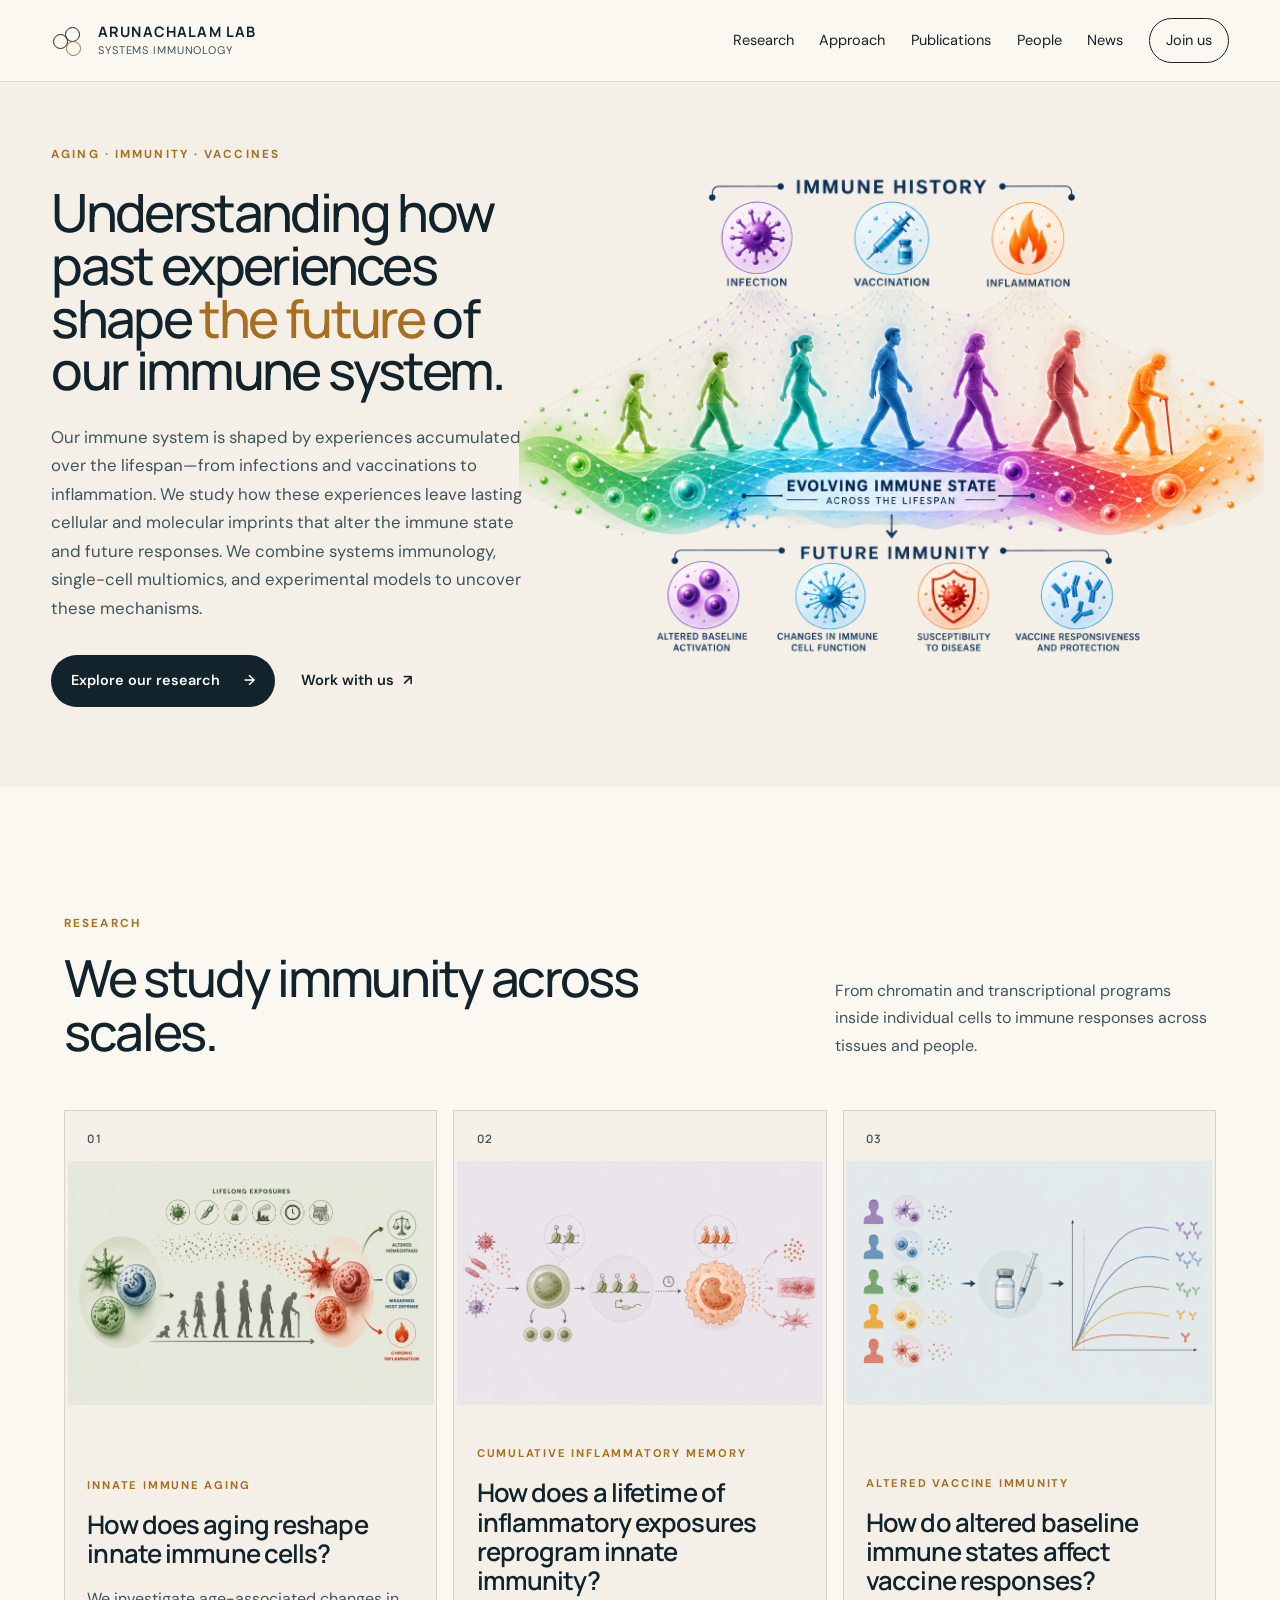
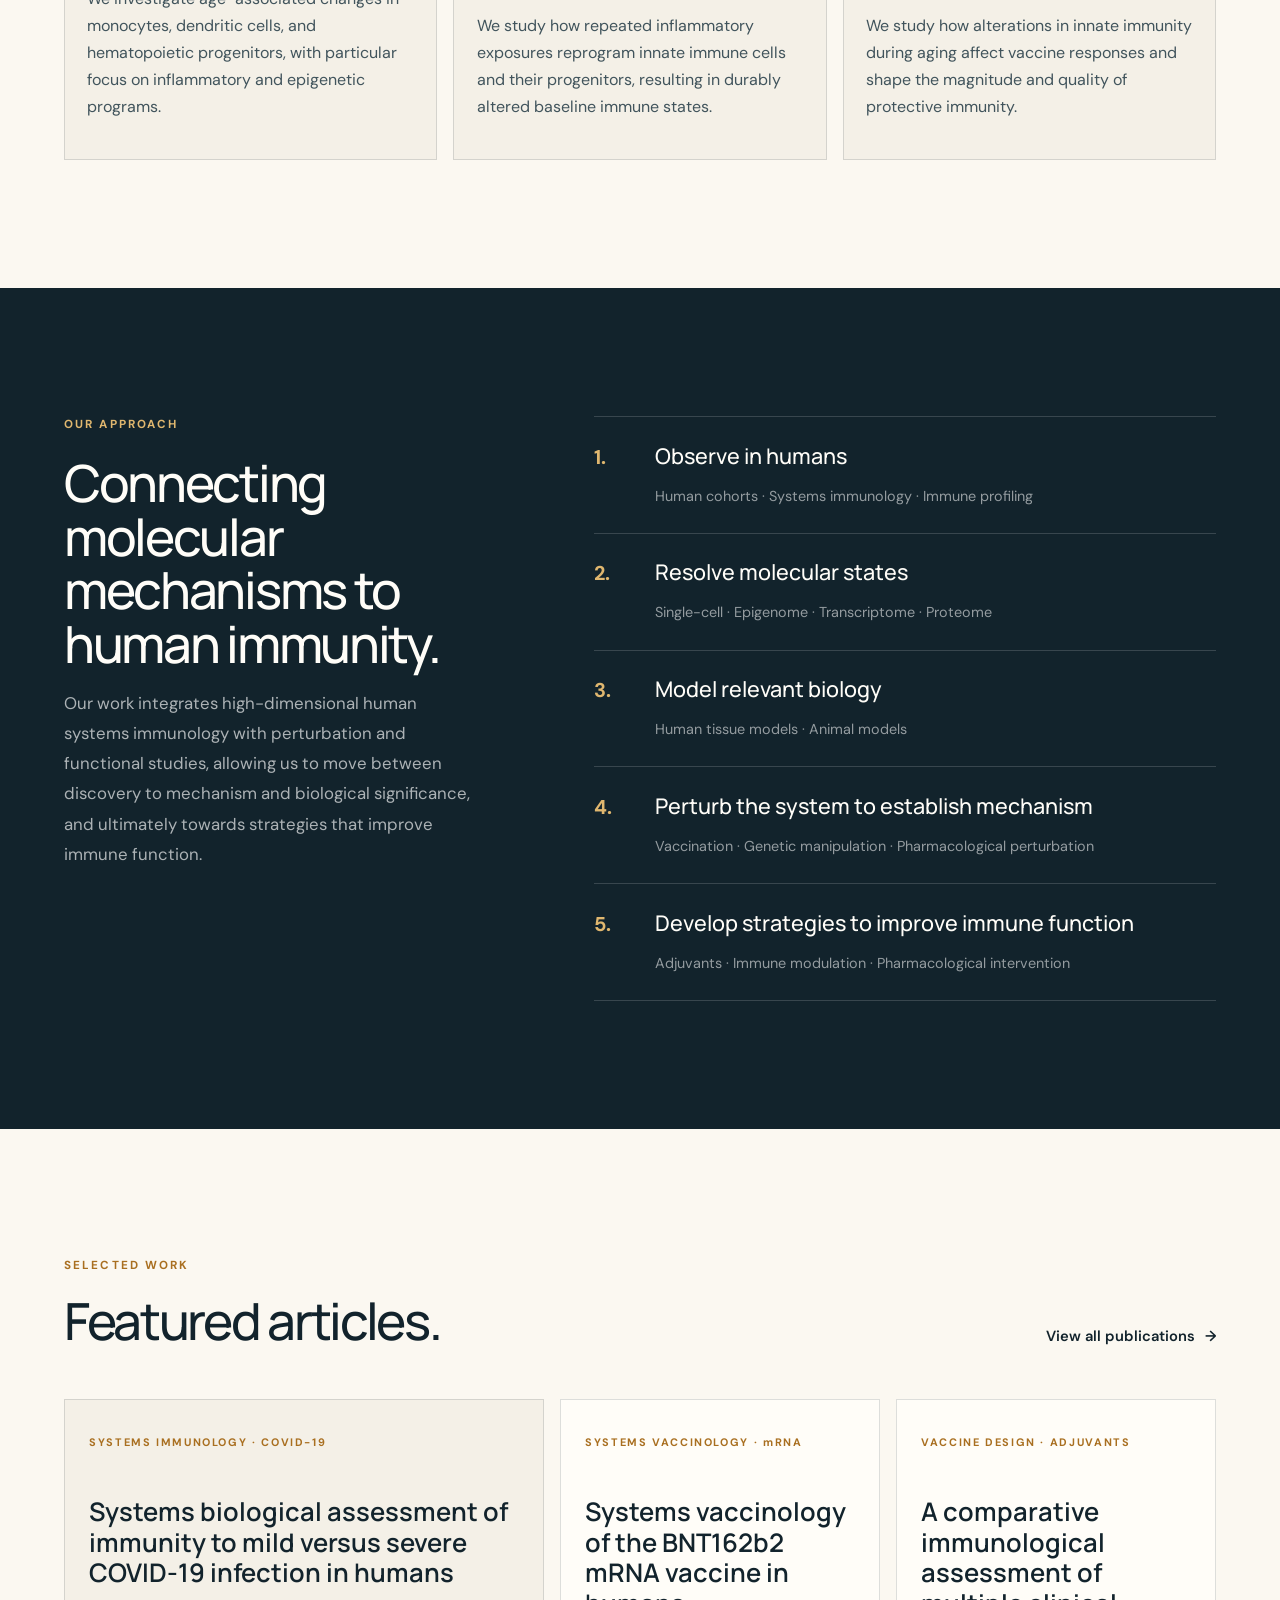
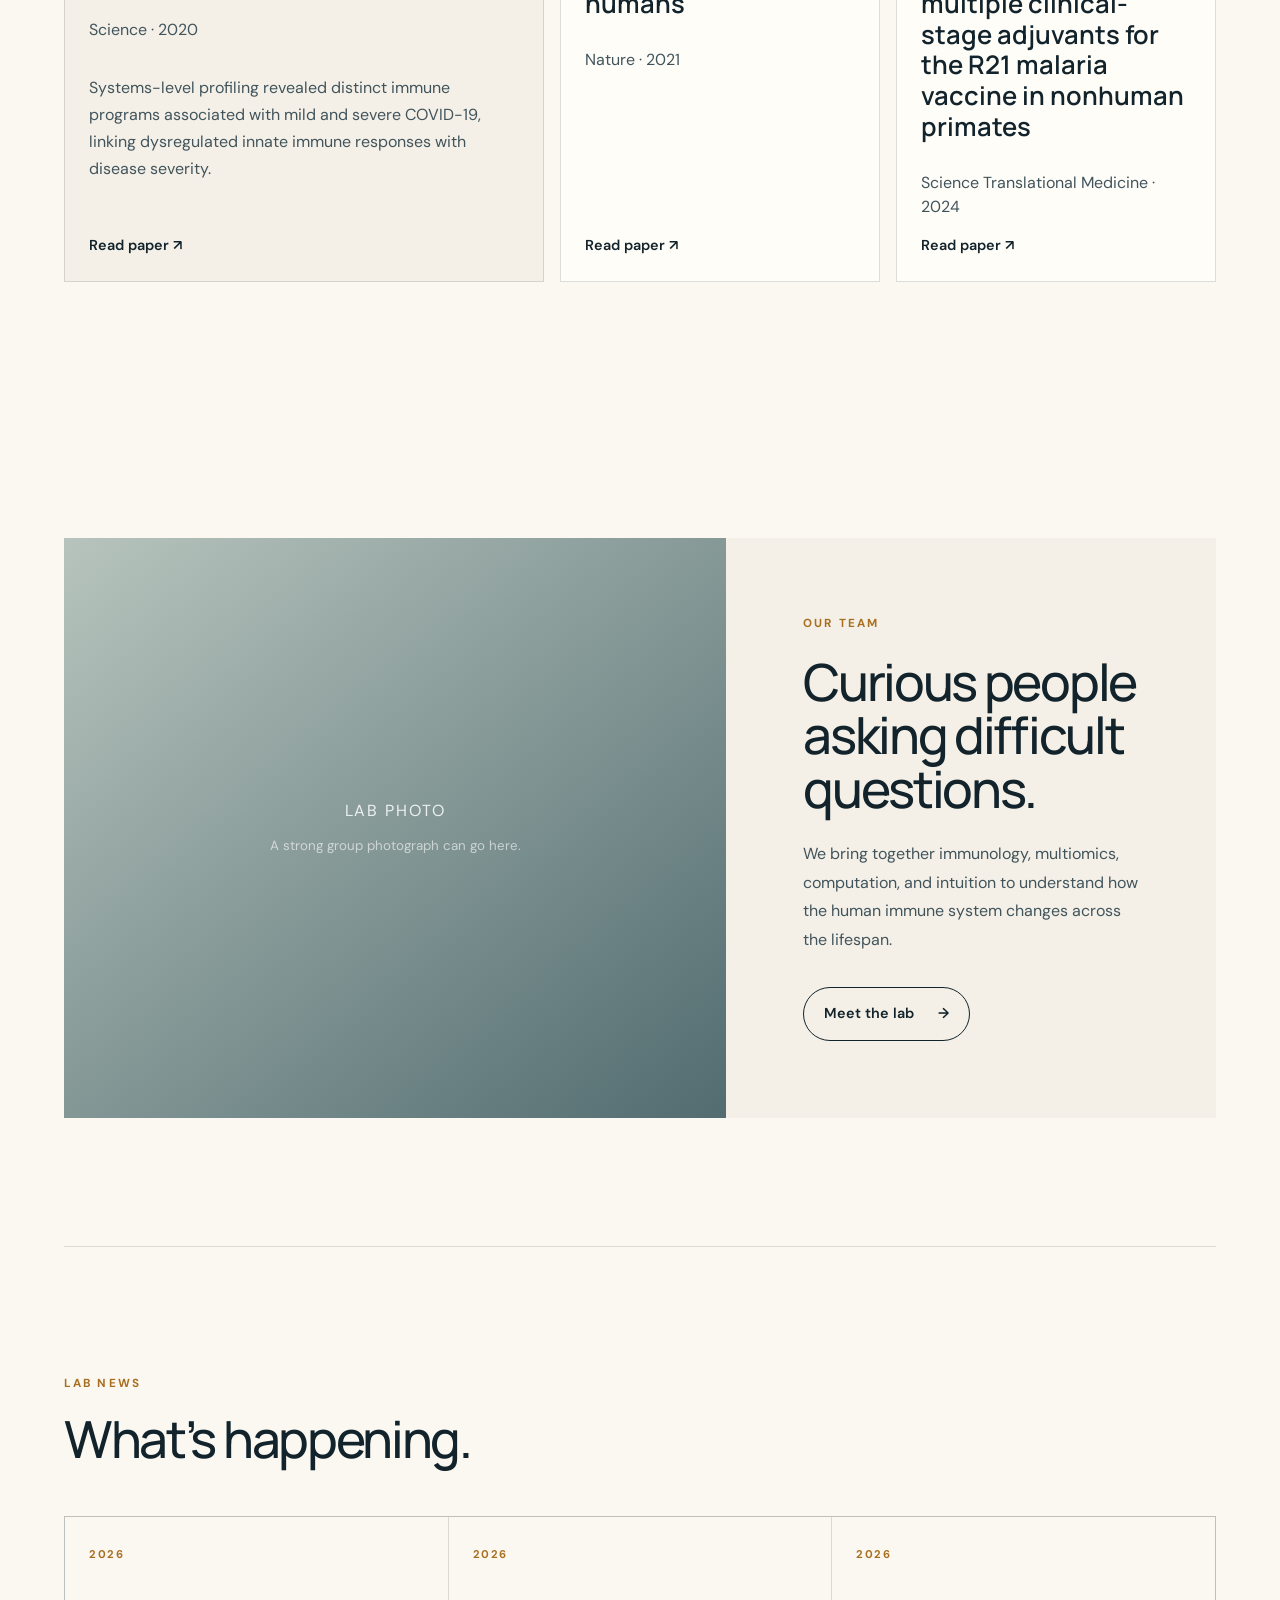
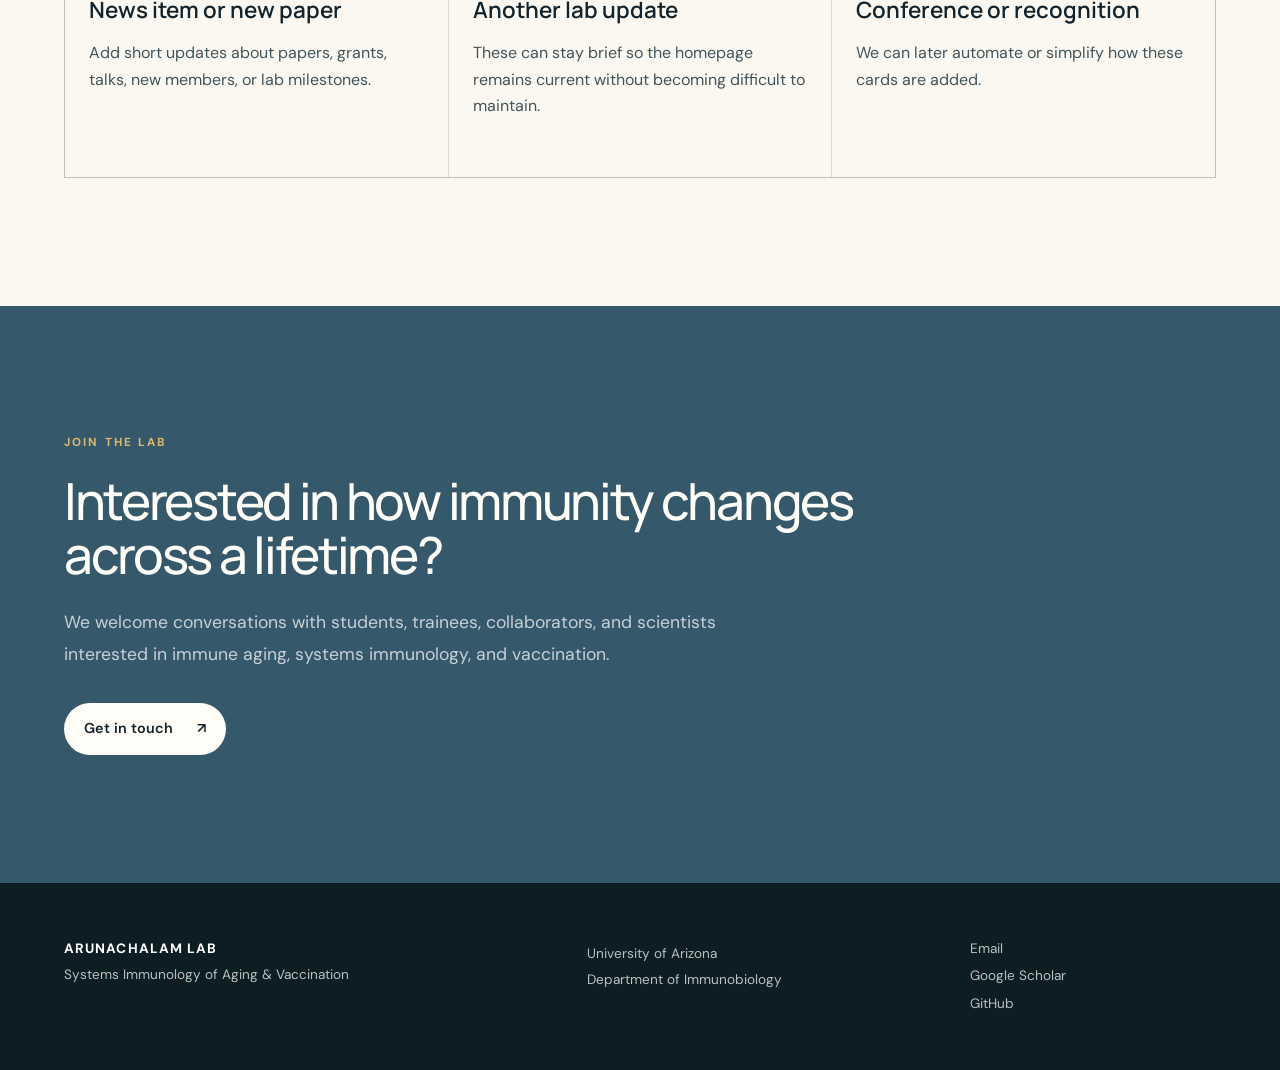
==== index.html @ 41ed3515 "Update publication details in index.html" ====
<!DOCTYPE html>
<html lang="en">
<head>
  <meta charset="UTF-8" />
  <meta name="viewport" content="width=device-width, initial-scale=1.0" />
  <meta name="description" content="Arunachalam Lab — systems immunology of aging, innate immunity, and vaccination." />
  <title>Arunachalam Lab | Systems Immunology of Aging & Vaccination</title>
  <link rel="preconnect" href="https://fonts.googleapis.com">
  <link rel="preconnect" href="https://fonts.gstatic.com" crossorigin>
  <link href="https://fonts.googleapis.com/css2?family=DM+Sans:wght@400;500;600;700&family=Manrope:wght@400;500;600;700&display=swap" rel="stylesheet">
  <link rel="stylesheet" href="styles.css" />
</head>
<body>
  <header class="site-header" id="top">
  <a class="brand" href="#top" aria-label="Arunachalam Lab home">
    <span class="brand-mark" aria-hidden="true">
      <span></span><span></span><span></span>
    </span>
    <span class="brand-copy">
      <strong>ARUNACHALAM LAB</strong>
      <small>SYSTEMS IMMUNOLOGY</small>
    </span>
  </a>

    <button class="menu-toggle" aria-expanded="false" aria-controls="primary-nav">Menu</button>
    <nav id="primary-nav" class="primary-nav" aria-label="Primary navigation">
      <a href="#research">Research</a>
      <a href="#approach">Approach</a>
      <a href="#people">Publications</a>
      <a href="#publications">People</a>
      <a href="#news">News</a>
      <a class="nav-cta" href="#join">Join us</a>
    </nav>
  </header>

  <main>
    <section class="hero">
  <div class="hero-copy">
    <p class="eyebrow">AGING · IMMUNITY · VACCINES</p>

  <h1>
  Understanding how past experiences shape
  <em>the future</em> of our immune system.
  </h1>

   <p class="hero-lede">
  Our immune system is shaped by experiences accumulated over the lifespan—from infections and vaccinations to inflammation. We study how these experiences leave lasting cellular and molecular imprints that alter the immune state and future responses. We combine systems immunology, single-cell multiomics, and experimental models to uncover these mechanisms.
</p>

    <div class="hero-actions">
      <a class="button button-primary" href="#research">
        Explore our research <span>→</span>
      </a>

      <a class="text-link" href="#join">
        Work with us <span>↗</span>
      </a>
    </div>
  </div>

  <div class="hero-visual">
    <img
  src="hero-immune-history-light.png"
  alt="Immune experiences shape an evolving immune state that influences future immunity"
  class="hero-visual-image"
>
  </div>
</section>

    <section id="research" class="research-section section-shell">
      <div class="section-heading">
        <div>
          <p class="section-kicker">RESEARCH</p>
          <h2>We study immunity across scales.</h2>
        </div>
        <p>From chromatin and transcriptional programs inside individual cells to immune responses across tissues and people.</p>
      </div>

      <div class="research-grid">
        <article class="research-card card-aging">
          <div class="card-number">01</div>
          <div class="card-art card-image-art">
  <img src="Immune_Aging_2.png"
     alt="Immune aging across the lifespan showing lifelong exposures and changes in innate immunity">
</div>
          <div class="card-copy">
            <p class="card-label">INNATE IMMUNE AGING</p>
            <h3>How does aging reshape innate immune cells?</h3>
            <p>We investigate age-associated changes in monocytes, dendritic cells, and hematopoietic progenitors, with particular focus on inflammatory and epigenetic programs.</p>
          </div>
        </article>

        <article class="research-card card-memory">
          <div class="card-number">02</div>
          <div class="card-art card-image-art">
  <img
    src="Inflammatory_Memory_3.png"
    alt="Inflammatory exposures reprogram innate immune cells and progenitors, leading to persistent altered innate immune states"
  >
  </div>
          <div class="card-copy">
            <p class="card-label">CUMULATIVE INFLAMMATORY MEMORY</p>
            <h3>How does a lifetime of inflammatory exposures reprogram innate immunity?</h3>
            <p>We study how repeated inflammatory exposures reprogram innate immune cells and their progenitors, resulting in durably altered baseline immune states.</p>
          </div>
        </article>

        <article class="research-card card-vaccine">
  <div class="card-number">03</div>

  <div class="card-art card-image-art">
    <img
      src="Vaccine_immunity_2.png"
      alt="Different baseline innate immune states leading to different vaccine responses"
    >
  </div>

  <div class="card-copy">
    <p class="card-label">ALTERED VACCINE IMMUNITY</p>
    <h3>How do altered baseline immune states affect vaccine responses?</h3>
    <p>We study how alterations in innate immunity during aging affect vaccine responses and shape the magnitude and quality of protective immunity.</p>
  </div>
</article>
      </div>
    </section>

    <section id="approach" class="approach-section">
      <div class="section-shell approach-inner">
        <div class="approach-copy">
          <p class="section-kicker light">OUR APPROACH</p>
          <h2>Connecting molecular mechanisms to human immunity.</h2>
          <p>Our work integrates high-dimensional human systems immunology with perturbation and functional studies, allowing us to move between discovery to mechanism and biological significance, and ultimately towards strategies that improve immune function.</p>
        </div>
      <div class="approach-list">
  <div><span>1.</span><strong>Observe in humans</strong><small>Human cohorts · Systems immunology · Immune profiling</small></div>
  <div><span>2.</span><strong>Resolve molecular states</strong><small>Single-cell · Epigenome · Transcriptome · Proteome</small></div>
  <div><span>3.</span><strong>Model relevant biology</strong><small>Human tissue models · Animal models</small></div>
  <div><span>4.</span><strong>Perturb the system to establish mechanism</strong><small>Vaccination · Genetic manipulation · Pharmacological perturbation</small></div>
  <div><span>5.</span><strong>Develop strategies to improve immune function</strong><small>Adjuvants · Immune modulation · Pharmacological intervention</small></div>
</div>
      </div>
    </section>

    <section id="publications" class="publications-section section-shell">
  <div class="section-heading publications-heading">
    <div>
      <p class="section-kicker">SELECTED WORK</p>
      <h2>Featured articles.</h2>
    </div>
    <a class="text-link dark"
   href="https://pubmed.ncbi.nlm.nih.gov/?term=Prabhu+S+Arunachalam&sort=date"
   target="_blank"
   rel="noopener">
   View all publications <span>→</span>
  </a>
  </div>

  <div class="publication-grid">

    <article class="publication-card featured">
      <p class="pub-type">SYSTEMS IMMUNOLOGY · COVID-19</p>

      <h3>Systems biological assessment of immunity to mild versus severe COVID-19 infection in humans</h3>

      <p class="pub-meta">Science · 2020</p>

      <p class="pub-summary">
        Systems-level profiling revealed distinct immune programs associated with mild and severe COVID-19, linking dysregulated innate immune responses with disease severity.
      </p>

      <a href="https://www.science.org/doi/10.1126/science.abc6261"
         target="_blank"
         rel="noopener">
        Read paper ↗
      </a>
    </article>

    <article class="publication-card">
      <p class="pub-type">SYSTEMS VACCINOLOGY · mRNA</p>

      <h3>Systems vaccinology of the BNT162b2 mRNA vaccine in humans</h3>

      <p class="pub-meta">Nature · 2021</p>

      <a href="https://www.nature.com/articles/s41586-021-03791-x"
         target="_blank"
         rel="noopener">
        Read paper ↗
      </a>
    </article>

    <article class="publication-card">
      <p class="pub-type">VACCINE DESIGN · ADJUVANTS</p>

      <h3>A comparative immunological assessment of multiple clinical-stage adjuvants for the R21 malaria vaccine in nonhuman primates</h3>

      <p class="pub-meta">Science Translational Medicine · 2024</p>

      <a href="https://www.science.org/doi/10.1126/scitranslmed.adn6605"
         target="_blank"
         rel="noopener">
        Read paper ↗
      </a>
    </article>

  </div>
</section>

    <section id="people" class="people-section section-shell">
      <div class="people-panel">
        <div class="people-placeholder" role="img" aria-label="Placeholder for a future lab group photograph">
          <span>LAB PHOTO</span>
          <small>A strong group photograph can go here.</small>
        </div>
        <div class="people-copy">
          <p class="section-kicker">OUR TEAM</p>
          <h2>Curious people asking difficult questions.</h2>
          <p>We bring together immunology, multiomics, computation, and intuition to understand how the human immune system changes across the lifespan.</p>
          <a class="button button-outline" href="#">Meet the lab <span>→</span></a>
        </div>
      </div>
    </section>

    <section id="news" class="news-section section-shell">
      <div class="section-heading">
        <div>
          <p class="section-kicker">LAB NEWS</p>
          <h2>What’s happening.</h2>
        </div>
      </div>
      <div class="news-grid">
        <article><time>2026</time><h3>News item or new paper</h3><p>Add short updates about papers, grants, talks, new members, or lab milestones.</p></article>
        <article><time>2026</time><h3>Another lab update</h3><p>These can stay brief so the homepage remains current without becoming difficult to maintain.</p></article>
        <article><time>2026</time><h3>Conference or recognition</h3><p>We can later automate or simplify how these cards are added.</p></article>
      </div>
    </section>

    <section id="join" class="join-section">
      <div class="section-shell join-inner">
        <p class="section-kicker light">JOIN THE LAB</p>
        <h2>Interested in how immunity changes across a lifetime?</h2>
        <p>We welcome conversations with students, trainees, collaborators, and scientists interested in immune aging, systems immunology, and vaccination.</p>
        <a class="button button-light" href="mailto:your-email@arizona.edu">Get in touch <span>↗</span></a>
      </div>
    </section>
  </main>

  <footer class="site-footer">
    <div>
      <strong>ARUNACHALAM LAB</strong>
      <p>Systems Immunology of Aging & Vaccination</p>
    </div>
    <div>
      <p>University of Arizona</p>
      <p>Department of Immunobiology</p>
    </div>
    <div>
      <a href="mailto:your-email@arizona.edu">Email</a>
      <a href="#">Google Scholar</a>
      <a href="#">GitHub</a>
    </div>
  </footer>

  <script src="script.js"></script>
</body>
</html>
---- styles.css ----
:root {
  --ink: #12232c;
  --ink-soft: #41545c;
  --paper: #f4f0e7;
  --paper-2: #fbf8f1;
  --gold: #d69b3a;
  --gold-deep: #a96f20;
  --sage: #93a994;
  --blue: #35596b;
  --line: rgba(18, 35, 44, 0.14);
  --white: #fffdf8;
  --max: 1240px;
}

* { box-sizing: border-box; }
html { scroll-behavior: smooth; }
body {
  margin: 0;
  color: var(--ink);
  background: var(--paper-2);
  font-family: "DM Sans", system-ui, -apple-system, BlinkMacSystemFont, "Segoe UI", sans-serif;
  line-height: 1.5;
}

a { color: inherit; text-decoration: none; }
button { font: inherit; }

.site-header {
  min-height: 82px;
  padding: 0 4vw;
  display: flex;
  align-items: center;
  justify-content: space-between;
  gap: 2rem;
  border-bottom: 1px solid var(--line);
  background: rgba(251, 248, 241, 0.94);
  backdrop-filter: blur(16px);
  position: sticky;
  top: 0;
  z-index: 50;
}

.brand { display: flex; align-items: center; gap: 0.8rem; }
.brand-copy { display: flex; flex-direction: column; line-height: 1.05; }
.brand-copy strong { font: 700 0.9rem/1.1 "Manrope", sans-serif; letter-spacing: 0.08em; }
.brand-copy small { margin-top: 0.34rem; color: var(--ink-soft); font-size: 0.69rem; letter-spacing: 0.08em; text-transform: uppercase; }
.brand-mark { width: 34px; height: 34px; position: relative; display: inline-block; }
.brand-mark span { position: absolute; width: 15px; height: 15px; border: 1.5px solid var(--ink); border-radius: 50%; }
.brand-mark span:nth-child(1) { left: 2px; top: 10px; }
.brand-mark span:nth-child(2) { left: 14px; top: 3px; }
.brand-mark span:nth-child(3) { left: 15px; top: 17px; border-color: var(--gold-deep); }

.primary-nav { display: flex; align-items: center; gap: clamp(1rem, 2vw, 2rem); font-size: 0.91rem; }
.primary-nav a { transition: opacity 180ms ease; }
.primary-nav a:hover { opacity: 0.6; }
.nav-cta { border: 1px solid var(--ink); padding: 0.65rem 1rem; border-radius: 999px; }
.menu-toggle { display: none; border: 0; background: none; cursor: pointer; }

.hero {
  min-height: calc(100vh - 82px);
  display: grid;
  grid-template-columns: minmax(0, 1.05fr) minmax(390px, 0.95fr);
  align-items: stretch;
  background: var(--paper);
}

.hero-copy { padding: clamp(4rem, 8vw, 8.2rem) 5vw clamp(4rem, 7vw, 7rem) max(5vw, calc((100vw - var(--max))/2)); display: flex; flex-direction: column; justify-content: center; }
.eyebrow, .section-kicker { margin: 0 0 1.4rem; font-size: 0.73rem; font-weight: 700; letter-spacing: 0.18em; color: var(--gold-deep); }
.hero h1 { max-width: 760px; margin: 0; font: 500 clamp(3.5rem, 6vw, 6.8rem)/0.96 "Manrope", sans-serif; letter-spacing: -0.055em; }
.hero h1 em { color: var(--gold-deep); font-style: normal; }
.hero-lede { max-width: 680px; margin: 2rem 0 0; color: var(--ink-soft); font-size: clamp(1.05rem, 1.3vw, 1.27rem); line-height: 1.7; }
.hero-actions { display: flex; align-items: center; gap: 1.6rem; margin-top: 2rem; }
.button { display: inline-flex; gap: 1.5rem; align-items: center; justify-content: center; width: fit-content; padding: 0.95rem 1.25rem; border-radius: 999px; font-size: 0.9rem; font-weight: 600; }
.button-primary { background: var(--ink); color: var(--white); }
.button-outline { border: 1px solid var(--ink); }
.button-light { background: var(--white); color: var(--ink); }
.text-link { font-size: 0.92rem; font-weight: 600; }
.text-link span { margin-left: 0.35rem; }

.hero-visual { min-height: 640px; position: relative; overflow: hidden; background: linear-gradient(145deg, #1a3340 0%, #254a58 55%, #6f806f 100%); }
.hero-visual::after { content: ""; position: absolute; inset: 0; background-image: radial-gradient(rgba(255,255,255,0.28) 0.7px, transparent 0.7px); background-size: 24px 24px; opacity: 0.22; }
.orb { position: absolute; border-radius: 50%; box-shadow: inset -28px -25px 60px rgba(0,0,0,0.16), 0 25px 70px rgba(0,0,0,0.2); z-index: 2; }
.orb::before { content: ""; position: absolute; inset: 14%; border: 1px solid rgba(255,255,255,0.25); border-radius: inherit; }
.orb-large { width: 44%; aspect-ratio: 1; left: 24%; top: 24%; background: radial-gradient(circle at 35% 30%, #f0bd62, #bf7b2f 48%, #704824 100%); }
.orb-medium { width: 22%; aspect-ratio: 1; left: 8%; bottom: 13%; background: radial-gradient(circle at 35% 30%, #c9dbc4, #75947f 58%, #435d52); }
.orb-small { width: 14%; aspect-ratio: 1; right: 9%; top: 16%; background: radial-gradient(circle at 35% 30%, #d8e6e0, #7898a0 62%, #435c68); }
.network { position: absolute; border: 1px solid rgba(255,255,255,0.35); border-radius: 50%; z-index: 1; }
.network::before, .network::after { content: ""; position: absolute; background: rgba(255,255,255,0.45); height: 1px; transform-origin: left center; }
.network-a { width: 58%; aspect-ratio: 1; right: -14%; bottom: -10%; }
.network-a::before { width: 70%; left: -20%; top: 32%; transform: rotate(26deg); }
.network-a::after { width: 52%; left: 4%; top: 14%; transform: rotate(118deg); }
.network-b { width: 26%; aspect-ratio: 1; left: -6%; top: 4%; }
.network-b::before { width: 110%; left: 32%; top: 70%; transform: rotate(18deg); }
.micro-dot { position: absolute; width: 8px; height: 8px; border: 1px solid rgba(255,255,255,.7); border-radius: 50%; z-index: 3; }
.dot-1 { left: 18%; top: 21%; } .dot-2 { right: 29%; bottom: 24%; } .dot-3 { right: 14%; top: 48%; } .dot-4 { left: 45%; bottom: 11%; }
.visual-label { position: absolute; z-index: 4; padding: 0.45rem 0.7rem; border: 1px solid rgba(255,255,255,.35); border-radius: 999px; color: rgba(255,255,255,.85); font-size: 0.68rem; letter-spacing: .08em; text-transform: uppercase; backdrop-filter: blur(10px); }
.label-1 { left: 13%; top: 15%; } .label-2 { right: 7%; bottom: 15%; } .label-3 { left: 18%; bottom: 7%; }

.section-shell { width: min(var(--max), 90vw); margin: 0 auto; }
.statement { padding: 8rem 0; border-bottom: 1px solid var(--line); }
.statement-grid { display: grid; grid-template-columns: 1fr 1fr; gap: 8vw; }
.statement h2, .section-heading h2, .people-copy h2, .join-inner h2, .approach-copy h2 { margin: 0; font: 500 clamp(2.4rem, 4vw, 4.7rem)/1.05 "Manrope", sans-serif; letter-spacing: -0.045em; }
.statement p { margin: 0; color: var(--ink-soft); font-size: 1.13rem; line-height: 1.8; }

.research-section, .publications-section, .people-section, .news-section { padding: 8rem 0; }
.section-heading { display: grid; grid-template-columns: 1.3fr .7fr; gap: 5vw; align-items: end; margin-bottom: 3.2rem; }
.section-heading > p { margin: 0; color: var(--ink-soft); font-size: 1rem; line-height: 1.7; }
.section-heading .section-kicker { margin-bottom: 1.2rem; }

.research-grid { display: grid; grid-template-columns: repeat(3, 1fr); gap: 1rem; }
.research-card { min-height: 650px; display: grid; grid-template-rows: auto 260px 1fr; padding: 1.4rem; border: 1px solid var(--line); background: var(--paper); overflow: hidden; }
.card-number { font: 600 0.72rem/1 "Manrope", sans-serif; letter-spacing: .12em; color: var(--ink-soft); }
.card-art { position: relative; margin: 1rem -1.4rem 0; overflow: hidden; }
.card-copy { align-self: end; padding-top: 2rem; }
.card-label { margin: 0 0 1rem; color: var(--gold-deep); font-size: .7rem; font-weight: 700; letter-spacing: .16em; }
.card-copy h3 { margin: 0; font: 600 clamp(1.55rem, 2vw, 2.1rem)/1.15 "Manrope", sans-serif; letter-spacing: -.035em; }
.card-copy > p:last-child { color: var(--ink-soft); line-height: 1.7; }
.cell-art { background: #d7ded4; }
.cell-core { position: absolute; width: 150px; height: 150px; border-radius: 52% 48% 44% 56%; background: #c48a37; left: 50%; top: 50%; transform: translate(-50%,-50%); box-shadow: 0 0 0 50px rgba(255,255,255,.18), 0 0 0 88px rgba(53,89,107,.10); }
.cell-ring { position: absolute; left: 50%; top: 50%; border: 1px solid rgba(18,35,44,.2); border-radius: 50%; transform: translate(-50%,-50%); }
.ring-one { width: 215px; height: 180px; transform: translate(-50%,-50%) rotate(16deg); } .ring-two { width: 250px; height: 235px; transform: translate(-50%,-50%) rotate(-22deg); }
.chromatin-art { background: #dcc9ab; }
.strand { position: absolute; width: 78%; height: 80px; left: 11%; border-top: 2px solid rgba(18,35,44,.5); border-radius: 50%; }
.strand-one { top: 70px; transform: rotate(10deg); } .strand-two { top: 130px; transform: rotate(-9deg); }
.nucleosome { width: 48px; height: 48px; border-radius: 50%; background: var(--blue); position: absolute; box-shadow: inset -9px -8px 20px rgba(0,0,0,.15); }
.n1 { left: 20%; top: 60px; } .n2 { left: 42%; top: 114px; } .n3 { right: 18%; top: 78px; } .n4 { left: 31%; bottom: 26px; background: var(--gold); }
.vaccine-art { background: #c9d6d5; }
.pulse { position: absolute; border: 1px solid rgba(18,35,44,.4); border-radius: 50%; left: 50%; top: 50%; transform: translate(-50%,-50%); }
.p1 { width: 70px; height: 70px; } .p2 { width: 145px; height: 145px; } .p3 { width: 230px; height: 230px; }
.response-node { position: absolute; border-radius: 50%; width: 42px; height: 42px; background: var(--gold); box-shadow: 0 8px 18px rgba(0,0,0,.14); }
.rn1 { left: 20%; top: 28%; } .rn2 { right: 16%; top: 48%; background: var(--sage); } .rn3 { left: 43%; bottom: 15%; background: var(--blue); }

.approach-section { background: var(--ink); color: var(--white); padding: 8rem 0; }
.approach-inner { display: grid; grid-template-columns: .8fr 1.2fr; gap: 9vw; }
.approach-copy > p:last-child { color: rgba(255,255,255,.65); font-size: 1.05rem; line-height: 1.8; max-width: 530px; }
.section-kicker.light { color: #e0b76f; }
.approach-list > div { display: grid; grid-template-columns: 45px 1fr; gap: 1rem; padding: 1.6rem 0; border-top: 0.8px solid rgba(255,255,255,.16); align-items: baseline;}
.approach-list > div:last-child { border-bottom: 1px solid rgba(255,255,255,.16); }
.approach-list span { 
  color: #e0b76f; 
  font-size: 1rem; 
  font-weight: 700; 
  letter-spacing: .14em; 
}
.approach-list strong { font: 500 1.35rem/1.2 "Manrope",sans-serif; }
.approach-list small { grid-column: 2; color: rgba(255,255,255,.55); font-size: .9rem; }

.publications-section { background: var(--paper-2); }
.publications-heading { grid-template-columns: 1fr auto; }
.publication-grid { display: grid; grid-template-columns: 1.5fr 1fr 1fr; gap: 1rem; }
.publication-card { min-height: 360px; border: 1px solid var(--line); padding: 1.5rem; display: flex; flex-direction: column; background: var(--white); }
.publication-card.featured { background: var(--paper); }
.pub-type { color: var(--gold-deep); font-size: .68rem; letter-spacing: .15em; font-weight: 700; }
.publication-card h3 { margin: 2.2rem 0 .8rem; font: 600 clamp(1.45rem, 2vw, 2rem)/1.2 "Manrope",sans-serif; }
.pub-meta, .pub-summary { color: var(--ink-soft); }
.pub-summary { line-height: 1.7; }
.publication-card a { margin-top: auto; font-weight: 600; font-size: .9rem; }

.people-panel { display: grid; grid-template-columns: 1.15fr .85fr; background: var(--paper); }
.people-placeholder { min-height: 560px; background: linear-gradient(140deg,#b7c4bd,#526c70); display: flex; flex-direction: column; align-items: center; justify-content: center; color: rgba(255,255,255,.85); letter-spacing: .12em; }
.people-placeholder small { margin-top: .8rem; letter-spacing: 0; opacity: .7; }
.people-copy { padding: clamp(3rem,6vw,6rem); align-self: center; }
.people-copy > p:not(.section-kicker) { color: var(--ink-soft); line-height: 1.8; margin: 1.5rem 0 2rem; }

.news-section { border-top: 1px solid var(--line); }
.news-grid { display: grid; grid-template-columns: repeat(3,1fr); gap: 1px; background: var(--line); border: 1px solid var(--line); }
.news-grid article { background: var(--paper-2); padding: 1.5rem; min-height: 260px; }
.news-grid time { color: var(--gold-deep); font-size: .7rem; font-weight: 700; letter-spacing: .14em; }
.news-grid h3 { margin: 2rem 0 1rem; font: 600 1.4rem/1.2 "Manrope",sans-serif; }
.news-grid p { color: var(--ink-soft); line-height: 1.65; }

.join-section { background: var(--blue); color: var(--white); padding: 8rem 0; }
.join-inner { max-width: 900px; margin-left: max(5vw, calc((100vw - var(--max))/2)); }
.join-inner > p:not(.section-kicker) { max-width: 720px; color: rgba(255,255,255,.72); font-size: 1.1rem; line-height: 1.8; margin: 1.6rem 0 2rem; }

.site-footer { padding: 3.5rem 5vw; display: grid; grid-template-columns: 1.4fr 1fr .7fr; gap: 2rem; background: #0c1d24; color: rgba(255,255,255,.72); font-size: .85rem; }
.site-footer strong { color: white; letter-spacing: .08em; }
.site-footer p { margin: .35rem 0; }
.site-footer > div:last-child { display: flex; flex-direction: column; gap: .45rem; }
.site-footer a:hover { color: white; }

@media (max-width: 950px) {
  .menu-toggle { display: block; }
  .primary-nav { display: none; position: absolute; left: 0; right: 0; top: 82px; background: var(--paper-2); border-bottom: 1px solid var(--line); padding: 1.5rem 5vw 2rem; flex-direction: column; align-items: flex-start; }
  .primary-nav.open { display: flex; }
  .hero { grid-template-columns: 1fr; }
  .hero-visual { min-height: 62vw; }
  .statement-grid, .section-heading, .approach-inner, .people-panel { grid-template-columns: 1fr; }
  .research-grid, .news-grid { grid-template-columns: 1fr; }
  .research-card { min-height: auto; grid-template-rows: auto 250px auto; }
  .publication-grid { grid-template-columns: 1fr; }
  .publication-card { min-height: 280px; }
  .publications-heading { grid-template-columns: 1fr; align-items: start; }
  .site-footer { grid-template-columns: 1fr; }
}

@media (max-width: 600px) {
  .site-header { min-height: 72px; }
  .brand-copy small { display: none; }
  .primary-nav { top: 72px; }
  .hero-copy { padding-top: 4.5rem; }
  .hero h1 { font-size: clamp(3rem, 16vw, 4.8rem); }
  .hero-actions { align-items: flex-start; flex-direction: column; }
  .hero-visual { min-height: 86vw; }
  .statement, .research-section, .publications-section, .people-section, .news-section, .approach-section, .join-section { padding-top: 5.5rem; padding-bottom: 5.5rem; }
  .people-placeholder { min-height: 360px; }
}

/* ===== HERO FINAL LAYOUT ===== */

.hero {
  width: 100%;
  max-width: none;
  min-height: auto;

  margin: 0;
  padding: 4rem 4vw 5rem;

  display: grid;
  grid-template-columns: minmax(0, 0.82fr) minmax(0, 1.18fr);
  gap: 0.5rem;
  align-items: center;

  background: var(--paper);
}


/* LEFT SIDE */

.hero-copy {
  width: 100%;
  max-width: 650px;
  padding: 0;

  display: flex;
  flex-direction: column;
  justify-content: center;

  justify-self: start;
}

.hero-copy h1 {
  max-width: 650px;
  margin: 0;

  font-family: "Manrope", sans-serif;
  font-weight: 500;
  font-size: clamp(3.3rem, 4.1vw, 4.8rem);
  line-height: 1;
  letter-spacing: -0.05em;
}

.hero-lede {
  max-width: 600px;
  margin-top: 1.6rem;
}


/* RIGHT SIDE */

.hero-visual {
  width: 100%;
  min-height: 0;
  padding: 0;

  position: relative;
  overflow: visible;

  display: flex;
  align-items: center;
  justify-content: flex-end;

  background: transparent;
  border: 0;
  box-shadow: none;

  transform: translate(35px, -10px);
}

.hero-visual-image {
  display: block;
  width: 108%;
  max-width: 960px;
  height: auto;

  object-fit: contain;
  border-radius: 0;

  -webkit-mask-image: none;
  mask-image: none;
}


/* ===== RESPONSIVE HERO ===== */

@media (max-width: 950px) {

  .hero {
    grid-template-columns: 1fr;
    gap: 3rem;
    padding: 3rem 5vw 4rem;
  }

  .hero-copy {
    max-width: 700px;
    padding: 0;
  }

  .hero-copy h1 {
    max-width: 700px;
    font-size: clamp(3rem, 8vw, 4.8rem);
  }

  .hero-visual {
    min-height: 0;
    justify-content: center;
    transform: none;
  }

  .hero-visual-image {
    max-width: 700px;

    /* Don't fade the image on narrow screens */
    -webkit-mask-image: none;
    mask-image: none;
  }
}


@media (max-width: 600px) {

  .hero {
    padding: 2.5rem 5vw 3.5rem;
  }

  .hero-copy {
    padding: 0;
  }

  .hero-copy h1 {
    font-size: clamp(2.8rem, 13vw, 4.2rem);
  }
}

/* Research card scientific images */
.card-image-art {
  padding: 0;
  overflow: hidden;
  background: #f4f0e7;
}

.card-image-art img {
  display: block;
  width: 100%;
  height: 100%;
  object-fit: contain;
}

/* Connected approach pathway */

.approach-list > div > span {
  color: #e0b76f;
  font-size: 1.25rem;
  font-weight: 700;
  line-height: normal;
  letter-spacing: 0;
}
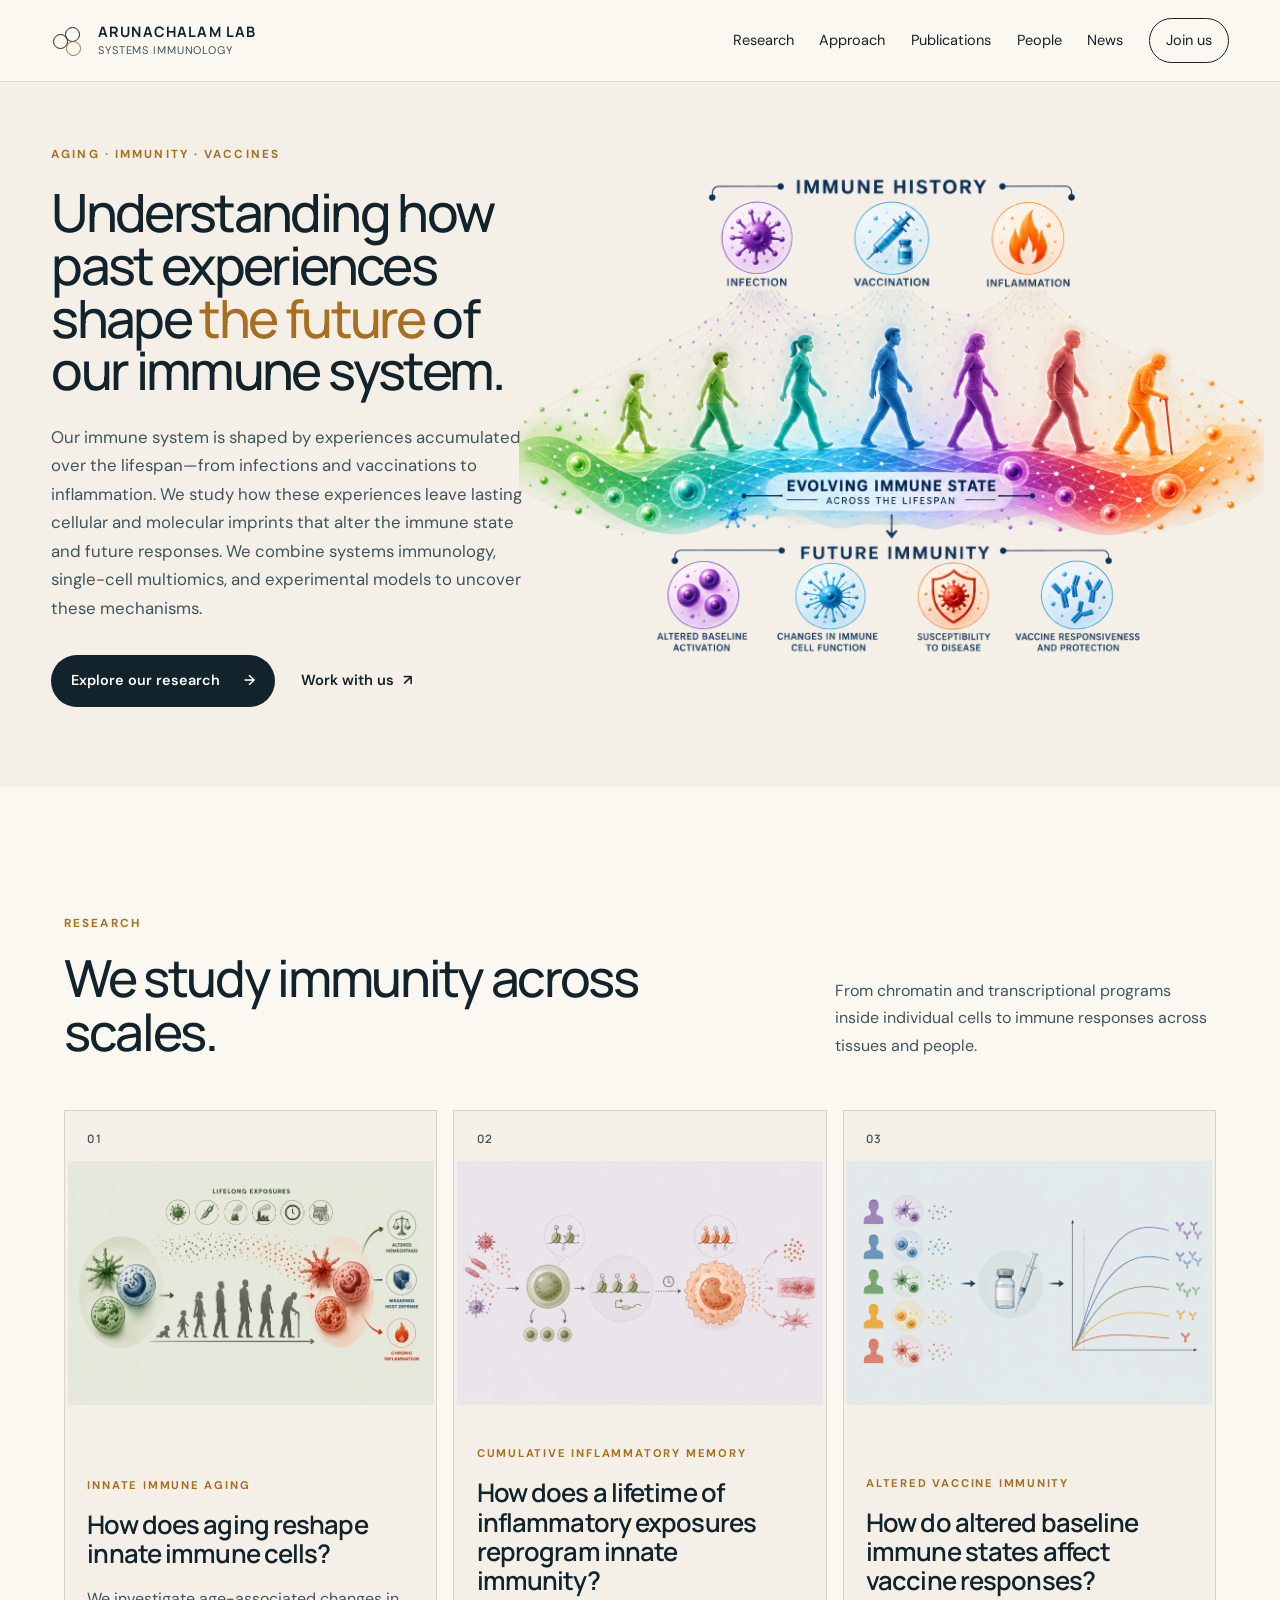
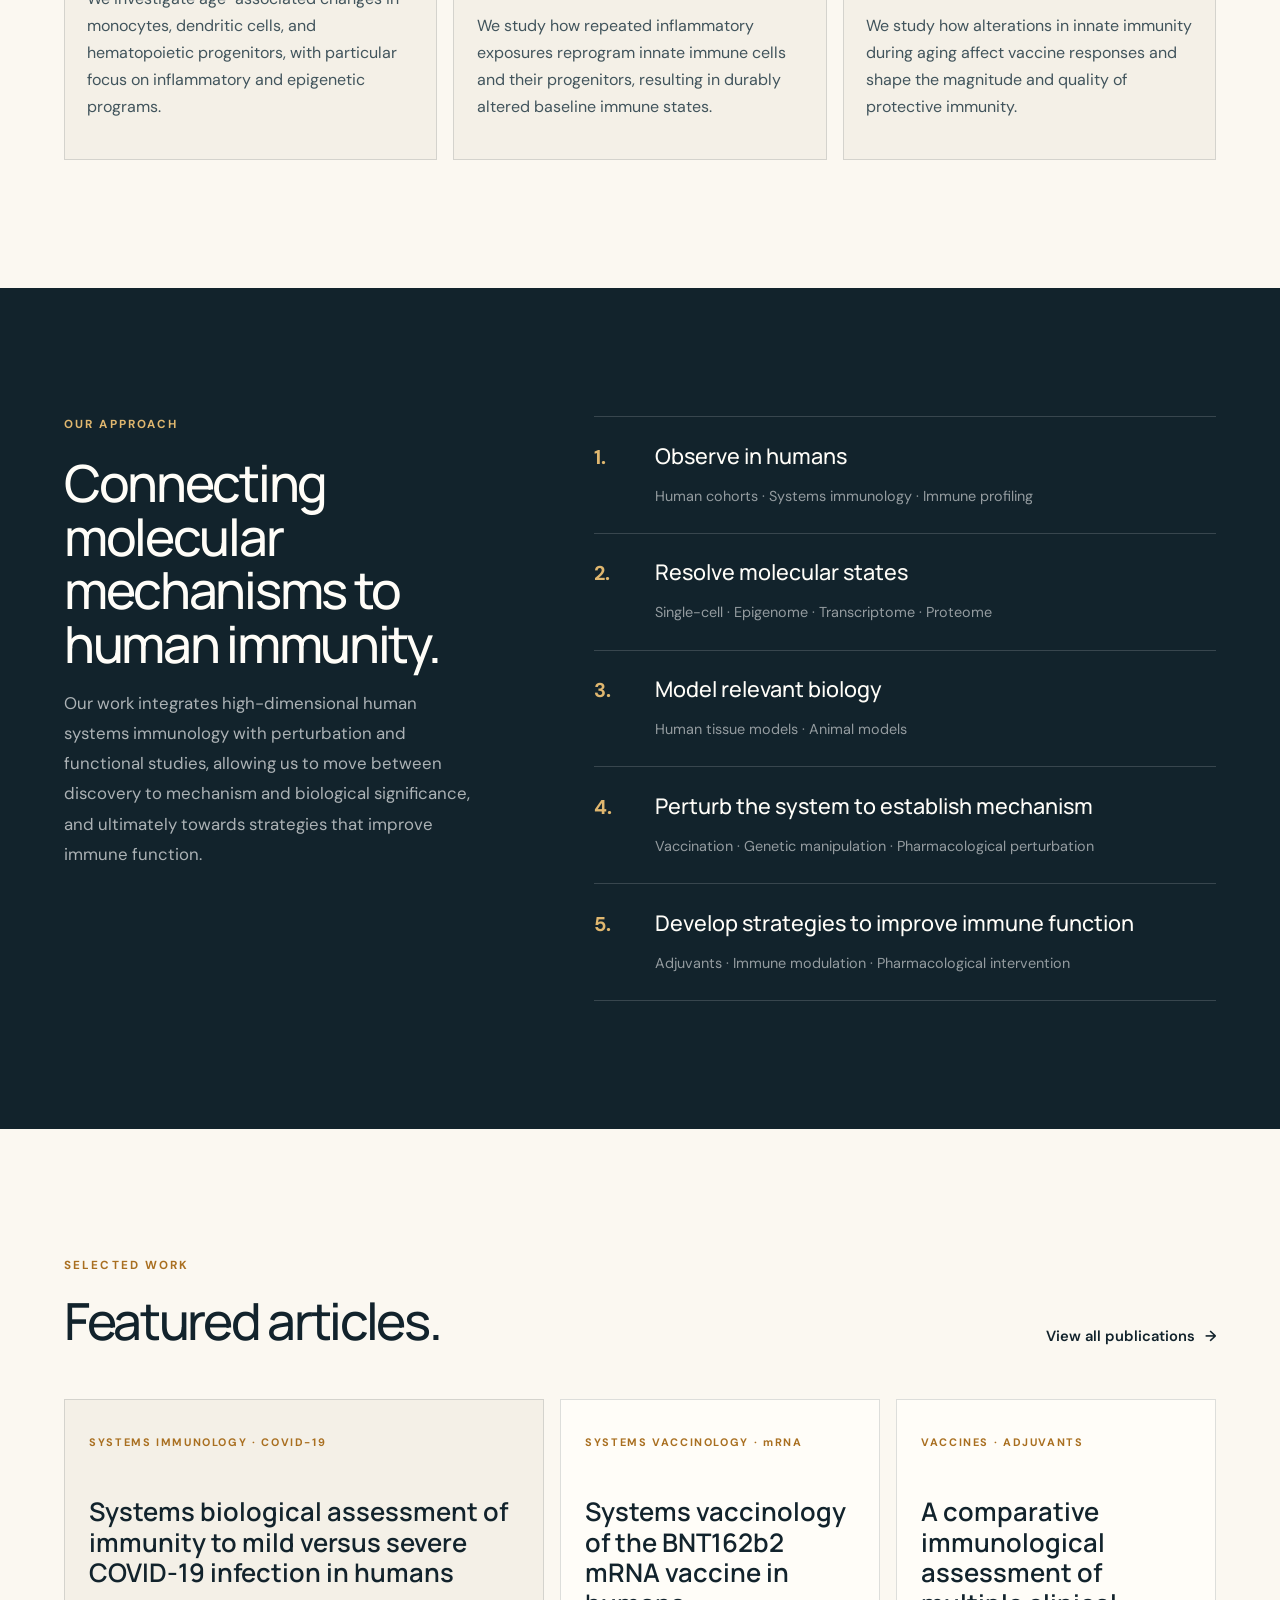
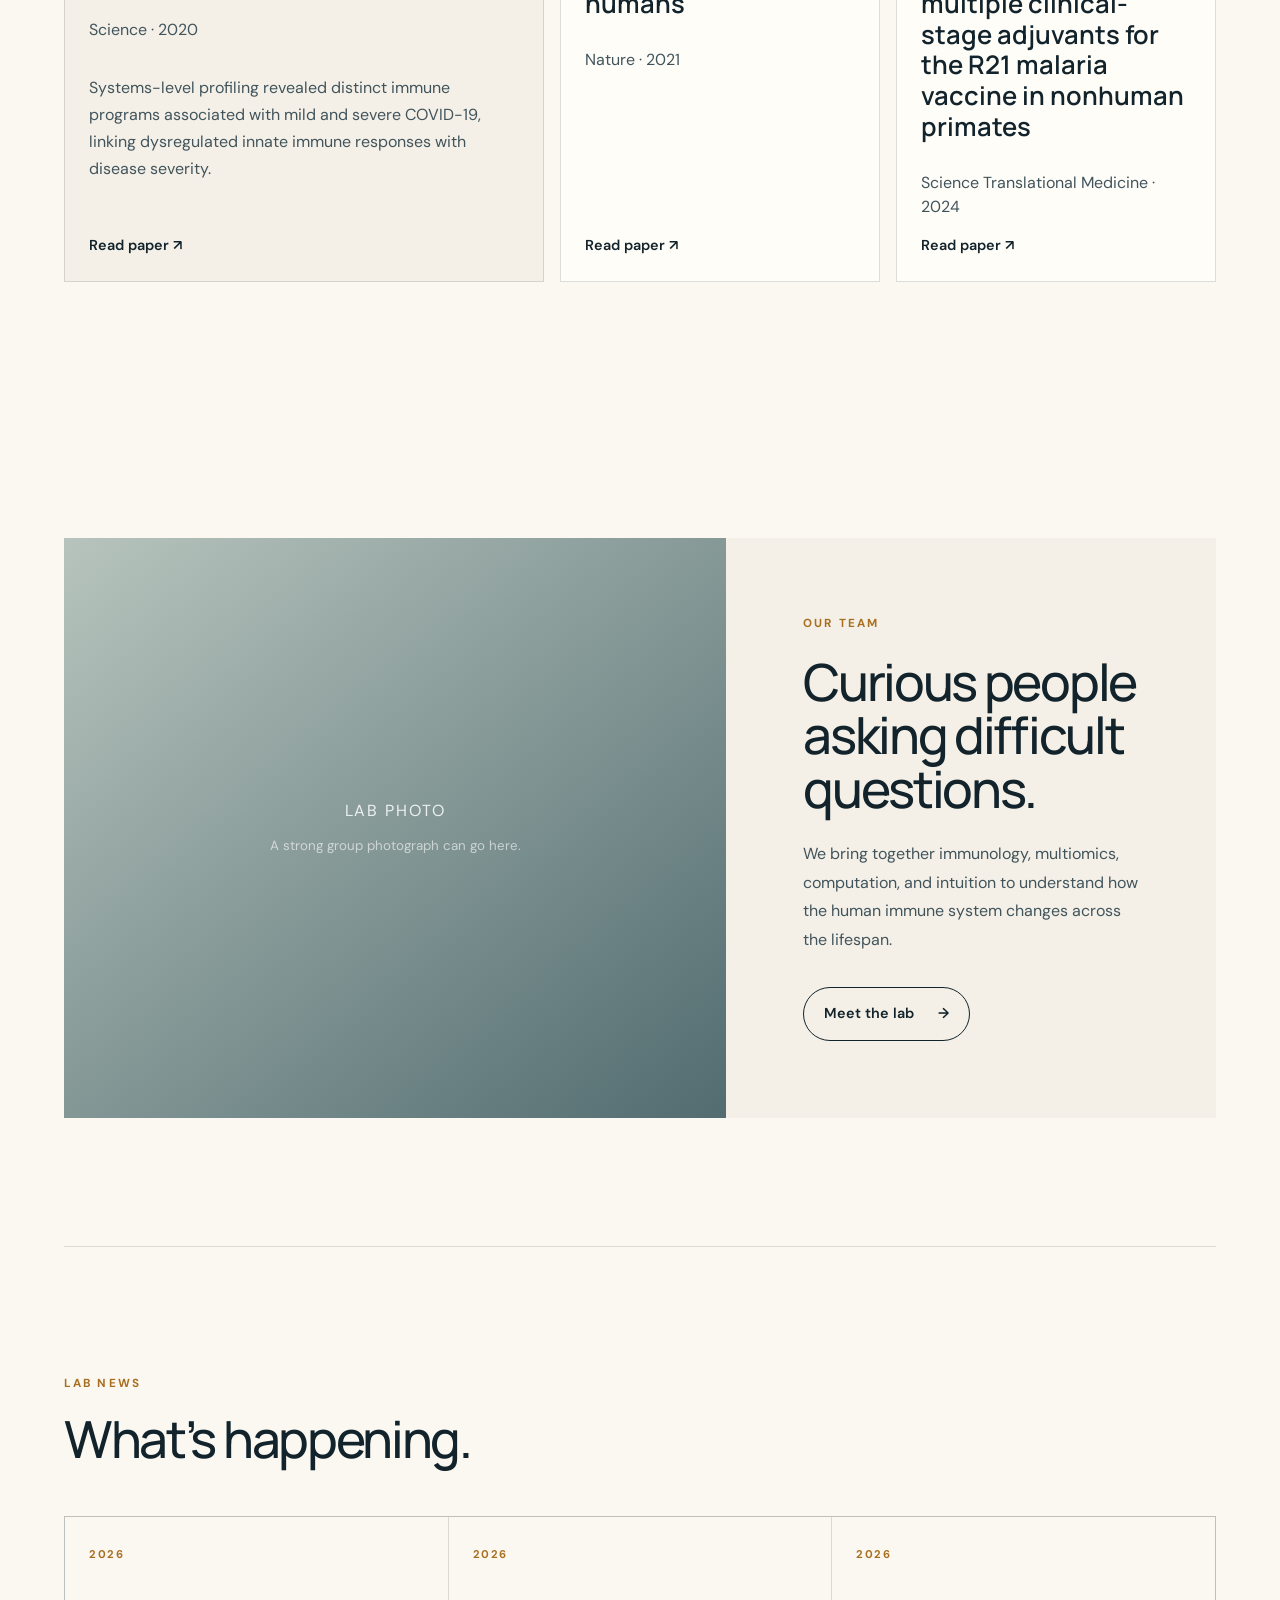
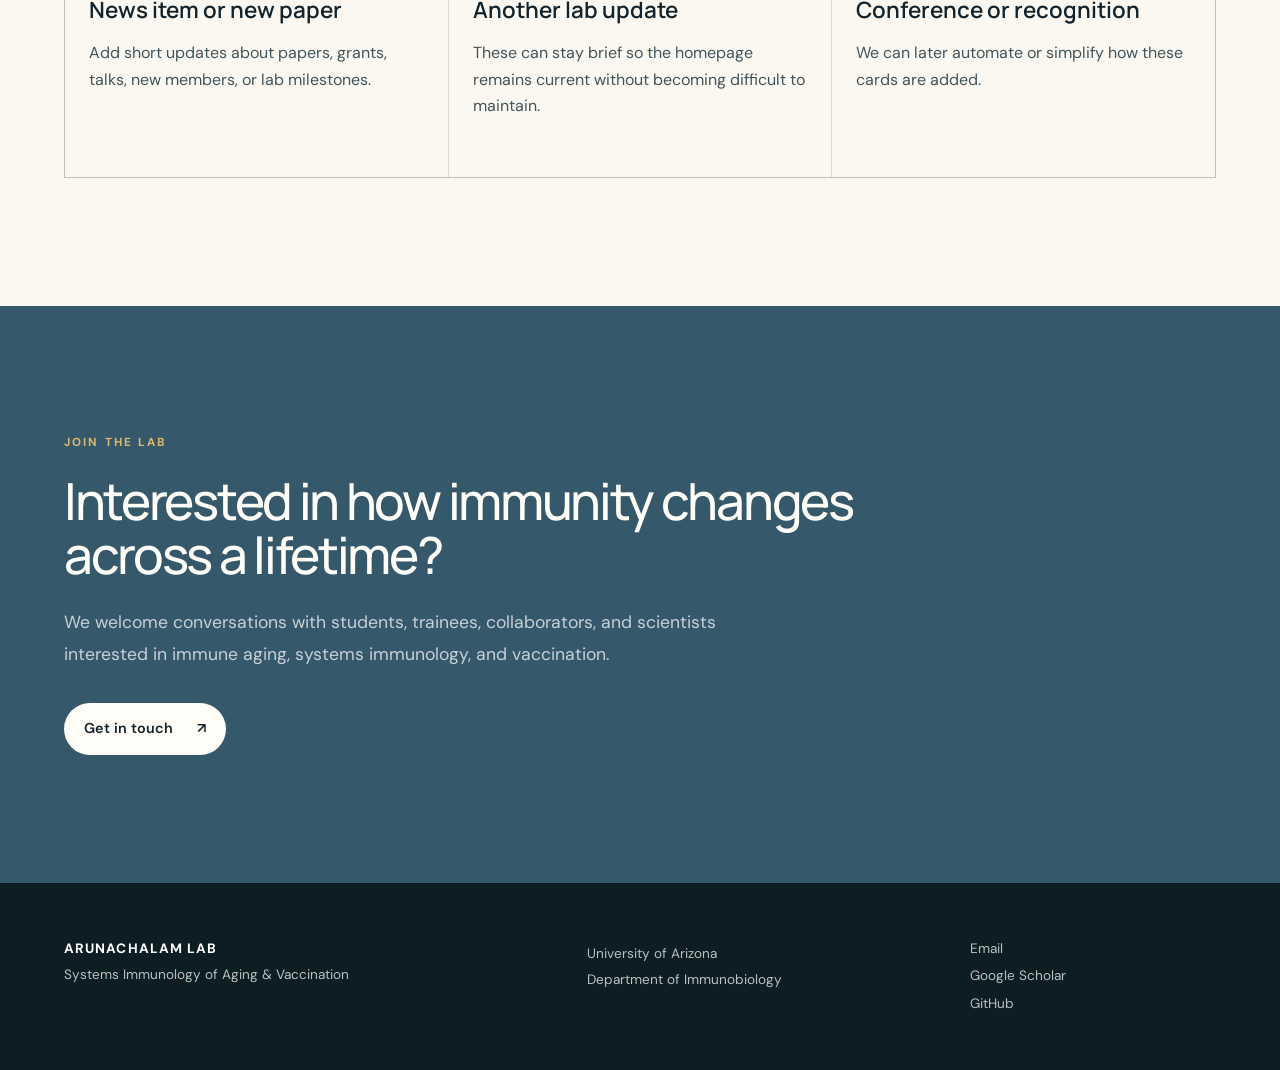
==== commit 3f5f92ea: "Update publication type from 'VACCINE DESIGN' to 'VACCINES'" ====
--- a/index.html
+++ b/index.html
@@ -190,7 +190,7 @@
     </article>
 
     <article class="publication-card">
-      <p class="pub-type">VACCINE DESIGN · ADJUVANTS</p>
+      <p class="pub-type">VACCINES · ADJUVANTS</p>
 
       <h3>A comparative immunological assessment of multiple clinical-stage adjuvants for the R21 malaria vaccine in nonhuman primates</h3>
 
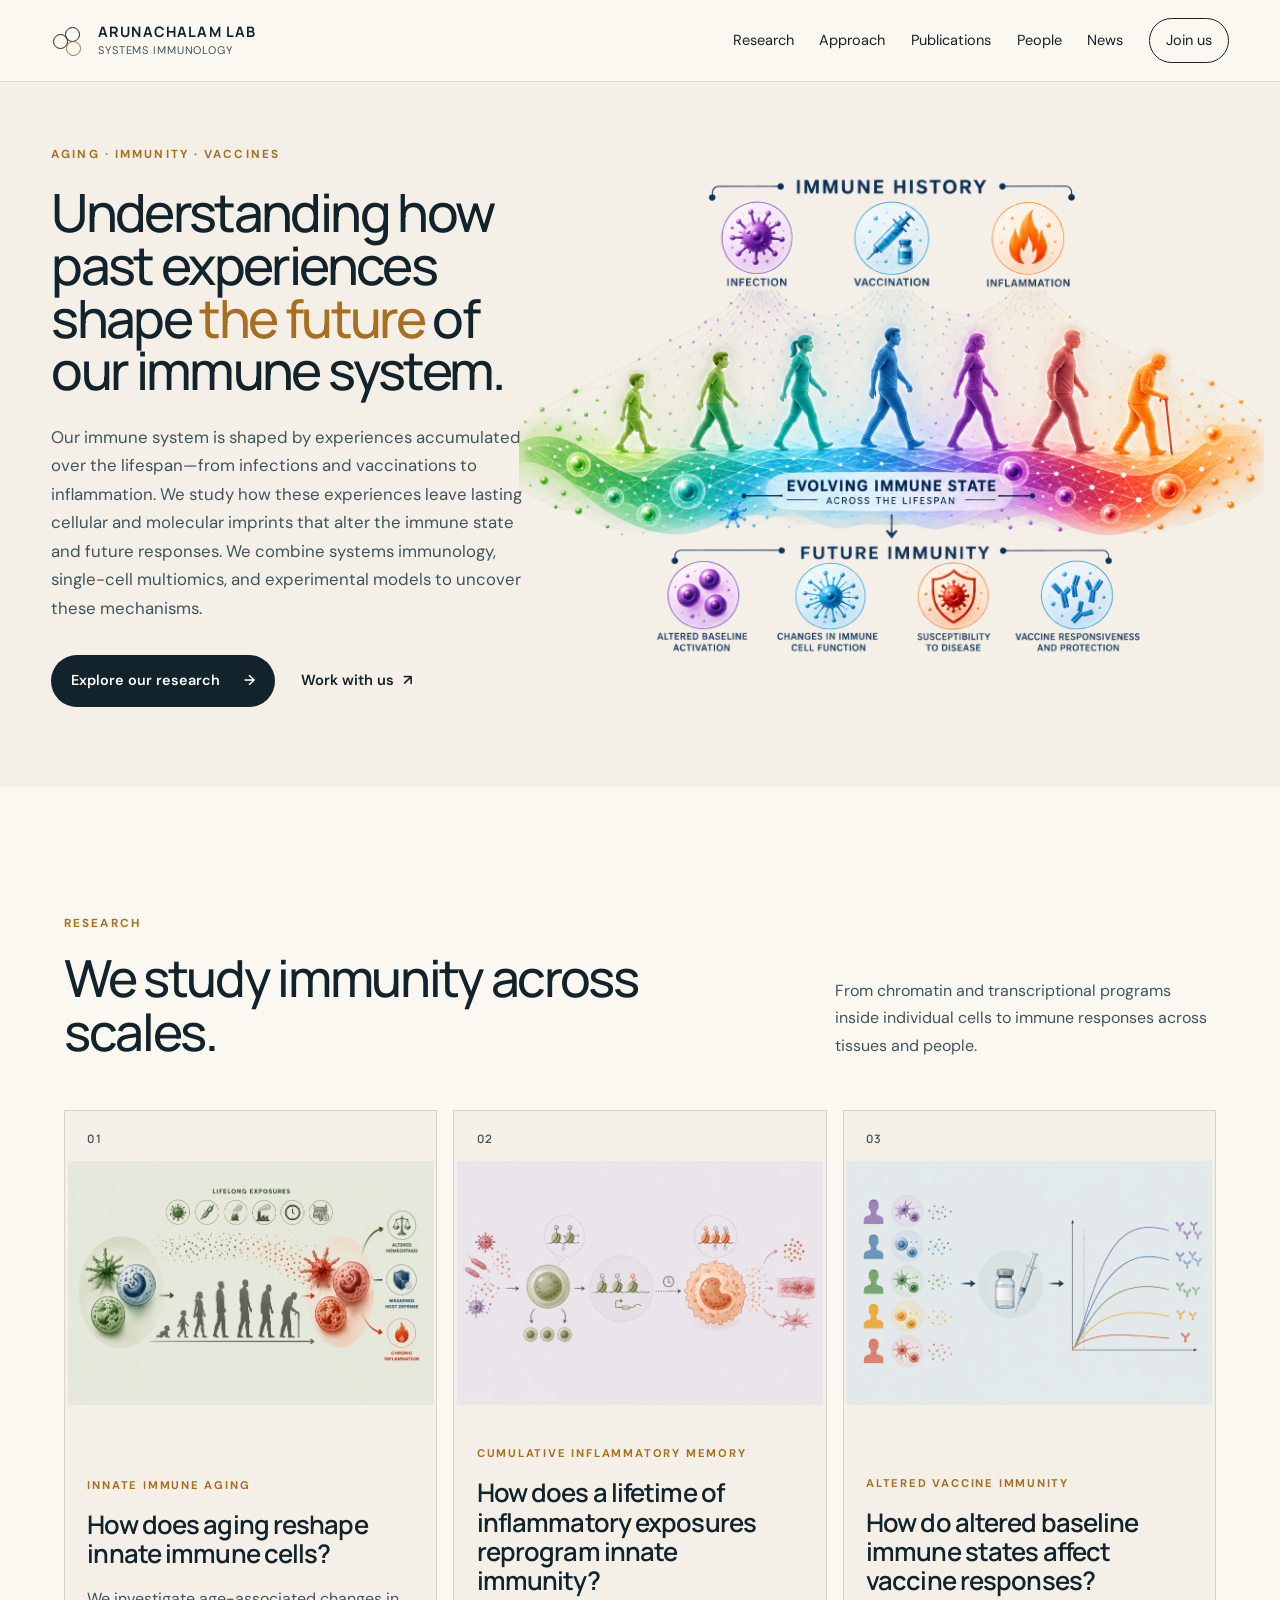
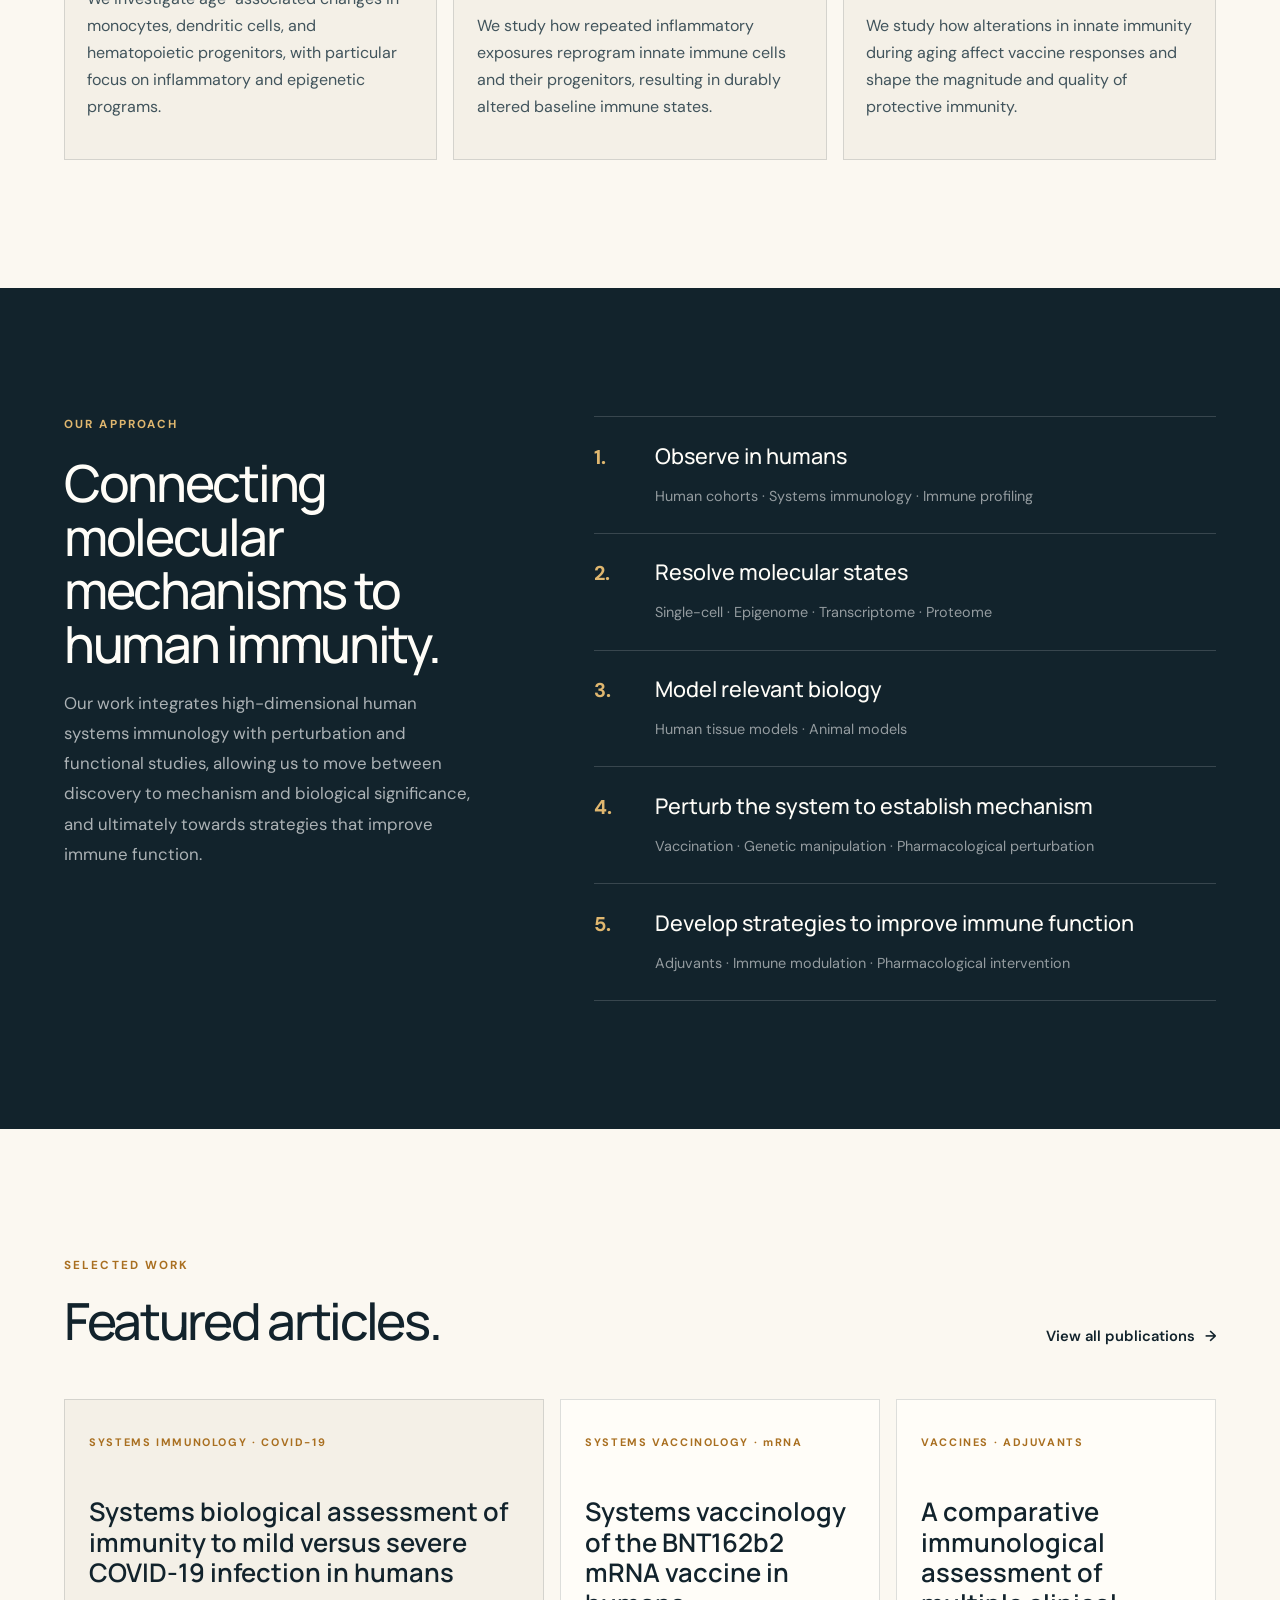
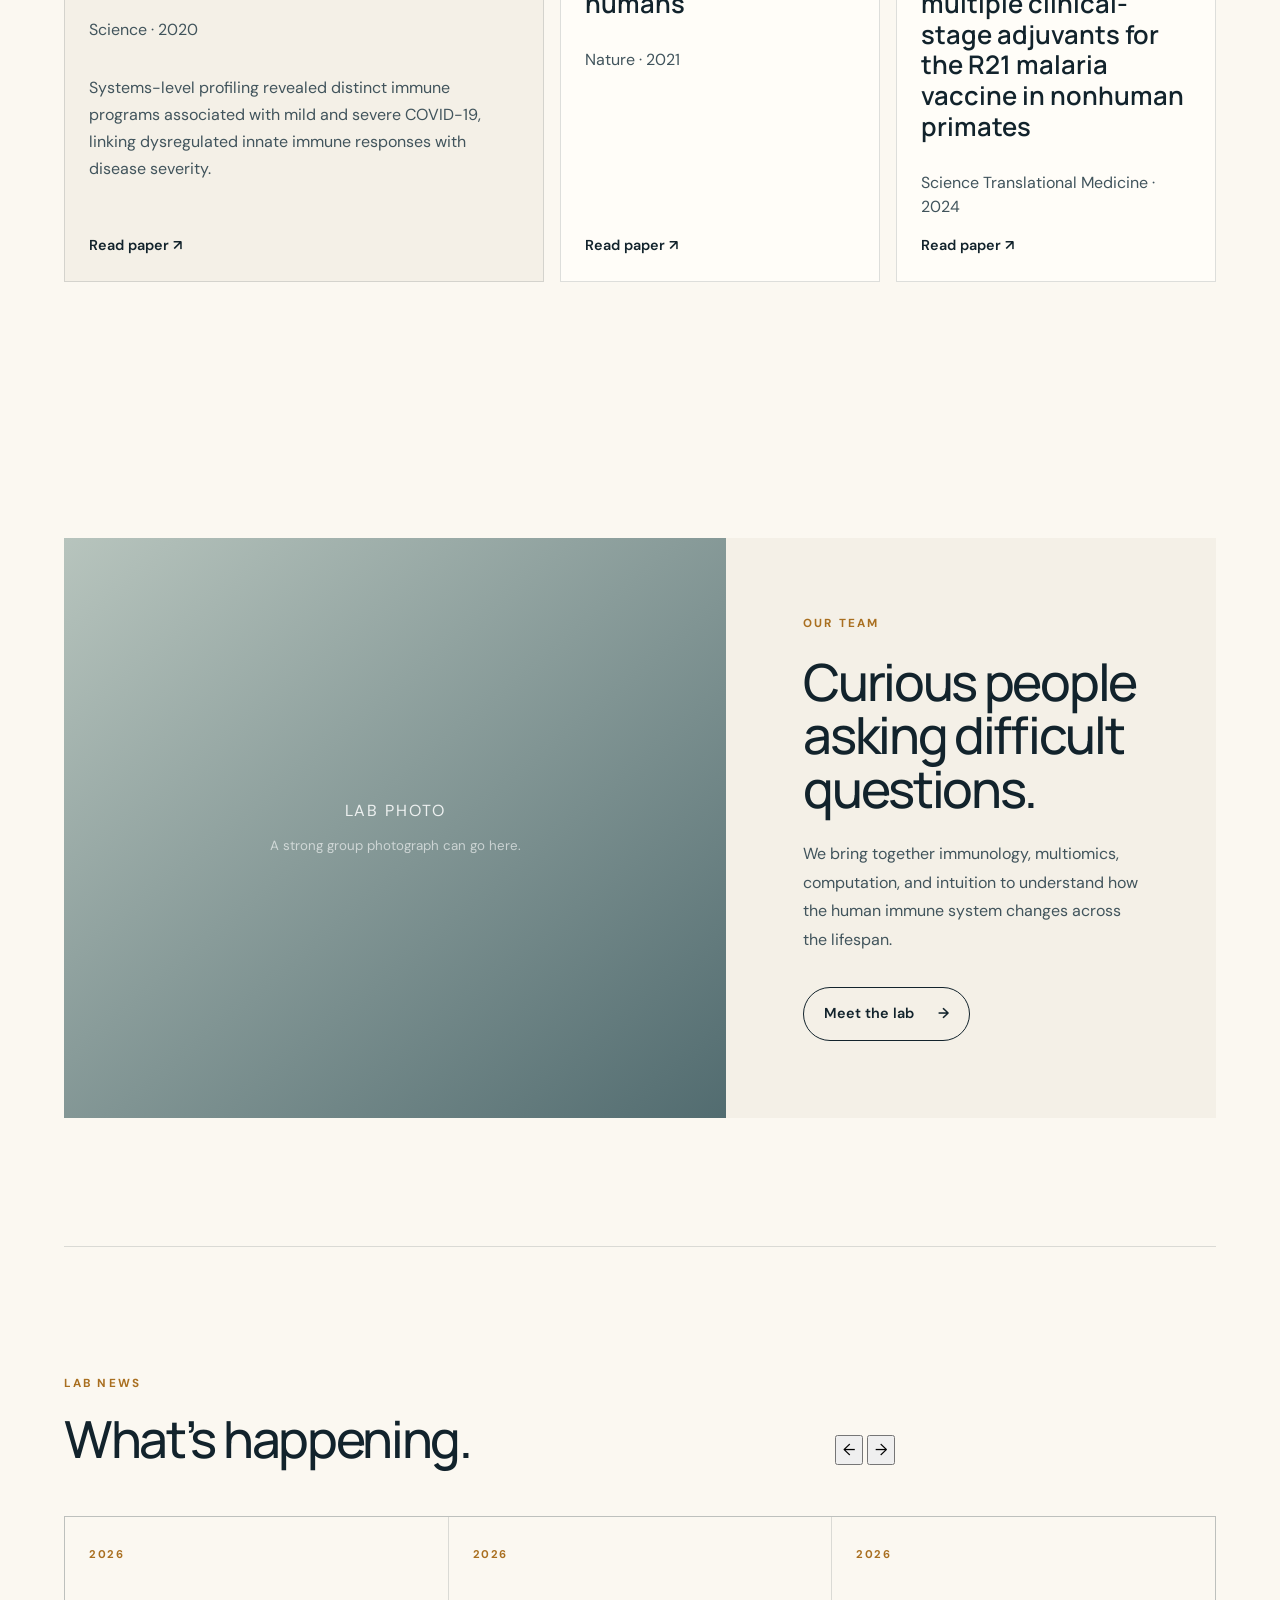
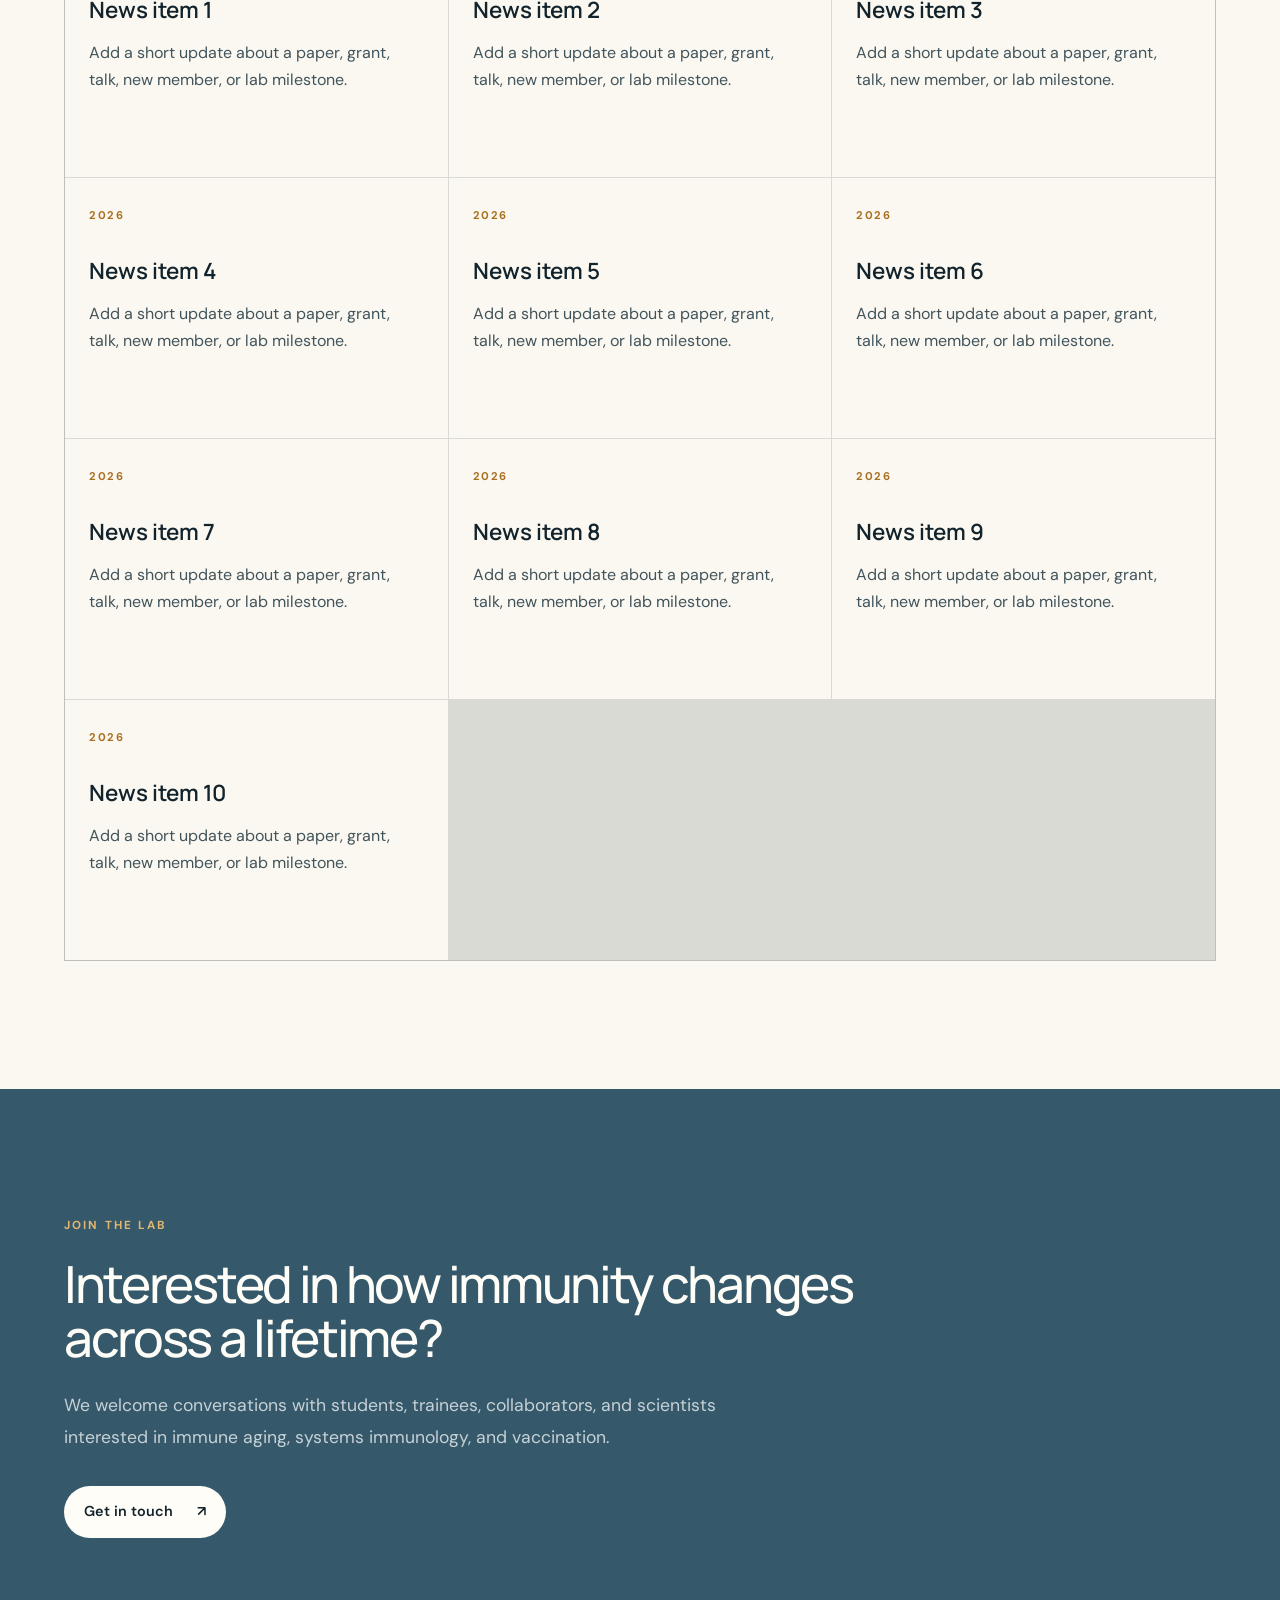
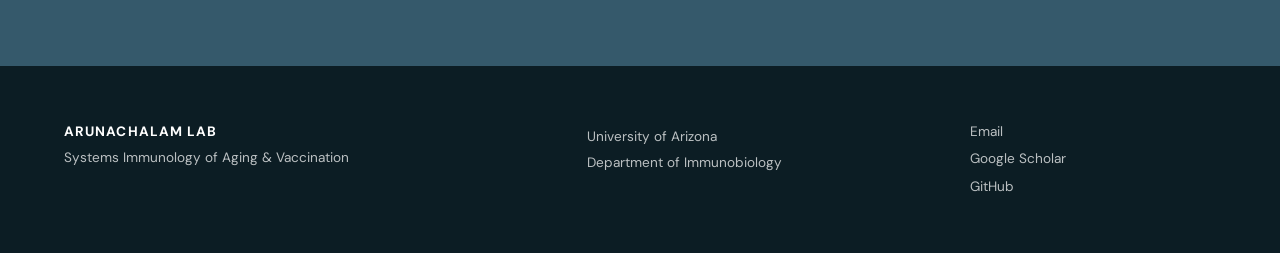
==== commit 02a94f58: "Refactor news section with slider and controls" ====
--- a/index.html
+++ b/index.html
@@ -26,8 +26,8 @@
     <nav id="primary-nav" class="primary-nav" aria-label="Primary navigation">
       <a href="#research">Research</a>
       <a href="#approach">Approach</a>
-      <a href="#people">Publications</a>
-      <a href="#publications">People</a>
+      <a href="#publications">Publications</a>
+      <a href="#people">People</a>
       <a href="#news">News</a>
       <a class="nav-cta" href="#join">Join us</a>
     </nav>
@@ -222,18 +222,92 @@
     </section>
 
     <section id="news" class="news-section section-shell">
-      <div class="section-heading">
-        <div>
-          <p class="section-kicker">LAB NEWS</p>
-          <h2>What’s happening.</h2>
-        </div>
-      </div>
-      <div class="news-grid">
-        <article><time>2026</time><h3>News item or new paper</h3><p>Add short updates about papers, grants, talks, new members, or lab milestones.</p></article>
-        <article><time>2026</time><h3>Another lab update</h3><p>These can stay brief so the homepage remains current without becoming difficult to maintain.</p></article>
-        <article><time>2026</time><h3>Conference or recognition</h3><p>We can later automate or simplify how these cards are added.</p></article>
-      </div>
-    </section>
+
+  <div class="section-heading news-heading">
+    <div>
+      <p class="section-kicker">LAB NEWS</p>
+      <h2>What’s happening.</h2>
+    </div>
+
+    <div class="news-controls" aria-label="News navigation">
+      <button class="news-arrow news-prev" type="button" aria-label="Previous news">
+        ←
+      </button>
+      <button class="news-arrow news-next" type="button" aria-label="Next news">
+        →
+      </button>
+    </div>
+  </div>
+
+  <div class="news-slider">
+
+    <div class="news-grid">
+
+      <article>
+        <time>2026</time>
+        <h3>News item 1</h3>
+        <p>Add a short update about a paper, grant, talk, new member, or lab milestone.</p>
+      </article>
+
+      <article>
+        <time>2026</time>
+        <h3>News item 2</h3>
+        <p>Add a short update about a paper, grant, talk, new member, or lab milestone.</p>
+      </article>
+
+      <article>
+        <time>2026</time>
+        <h3>News item 3</h3>
+        <p>Add a short update about a paper, grant, talk, new member, or lab milestone.</p>
+      </article>
+
+      <article>
+        <time>2026</time>
+        <h3>News item 4</h3>
+        <p>Add a short update about a paper, grant, talk, new member, or lab milestone.</p>
+      </article>
+
+      <article>
+        <time>2026</time>
+        <h3>News item 5</h3>
+        <p>Add a short update about a paper, grant, talk, new member, or lab milestone.</p>
+      </article>
+
+      <article>
+        <time>2026</time>
+        <h3>News item 6</h3>
+        <p>Add a short update about a paper, grant, talk, new member, or lab milestone.</p>
+      </article>
+
+      <article>
+        <time>2026</time>
+        <h3>News item 7</h3>
+        <p>Add a short update about a paper, grant, talk, new member, or lab milestone.</p>
+      </article>
+
+      <article>
+        <time>2026</time>
+        <h3>News item 8</h3>
+        <p>Add a short update about a paper, grant, talk, new member, or lab milestone.</p>
+      </article>
+
+      <article>
+        <time>2026</time>
+        <h3>News item 9</h3>
+        <p>Add a short update about a paper, grant, talk, new member, or lab milestone.</p>
+      </article>
+
+      <article>
+        <time>2026</time>
+        <h3>News item 10</h3>
+        <p>Add a short update about a paper, grant, talk, new member, or lab milestone.</p>
+      </article>
+
+    </div>
+
+  </div>
+
+</section>
 
     <section id="join" class="join-section">
       <div class="section-shell join-inner">
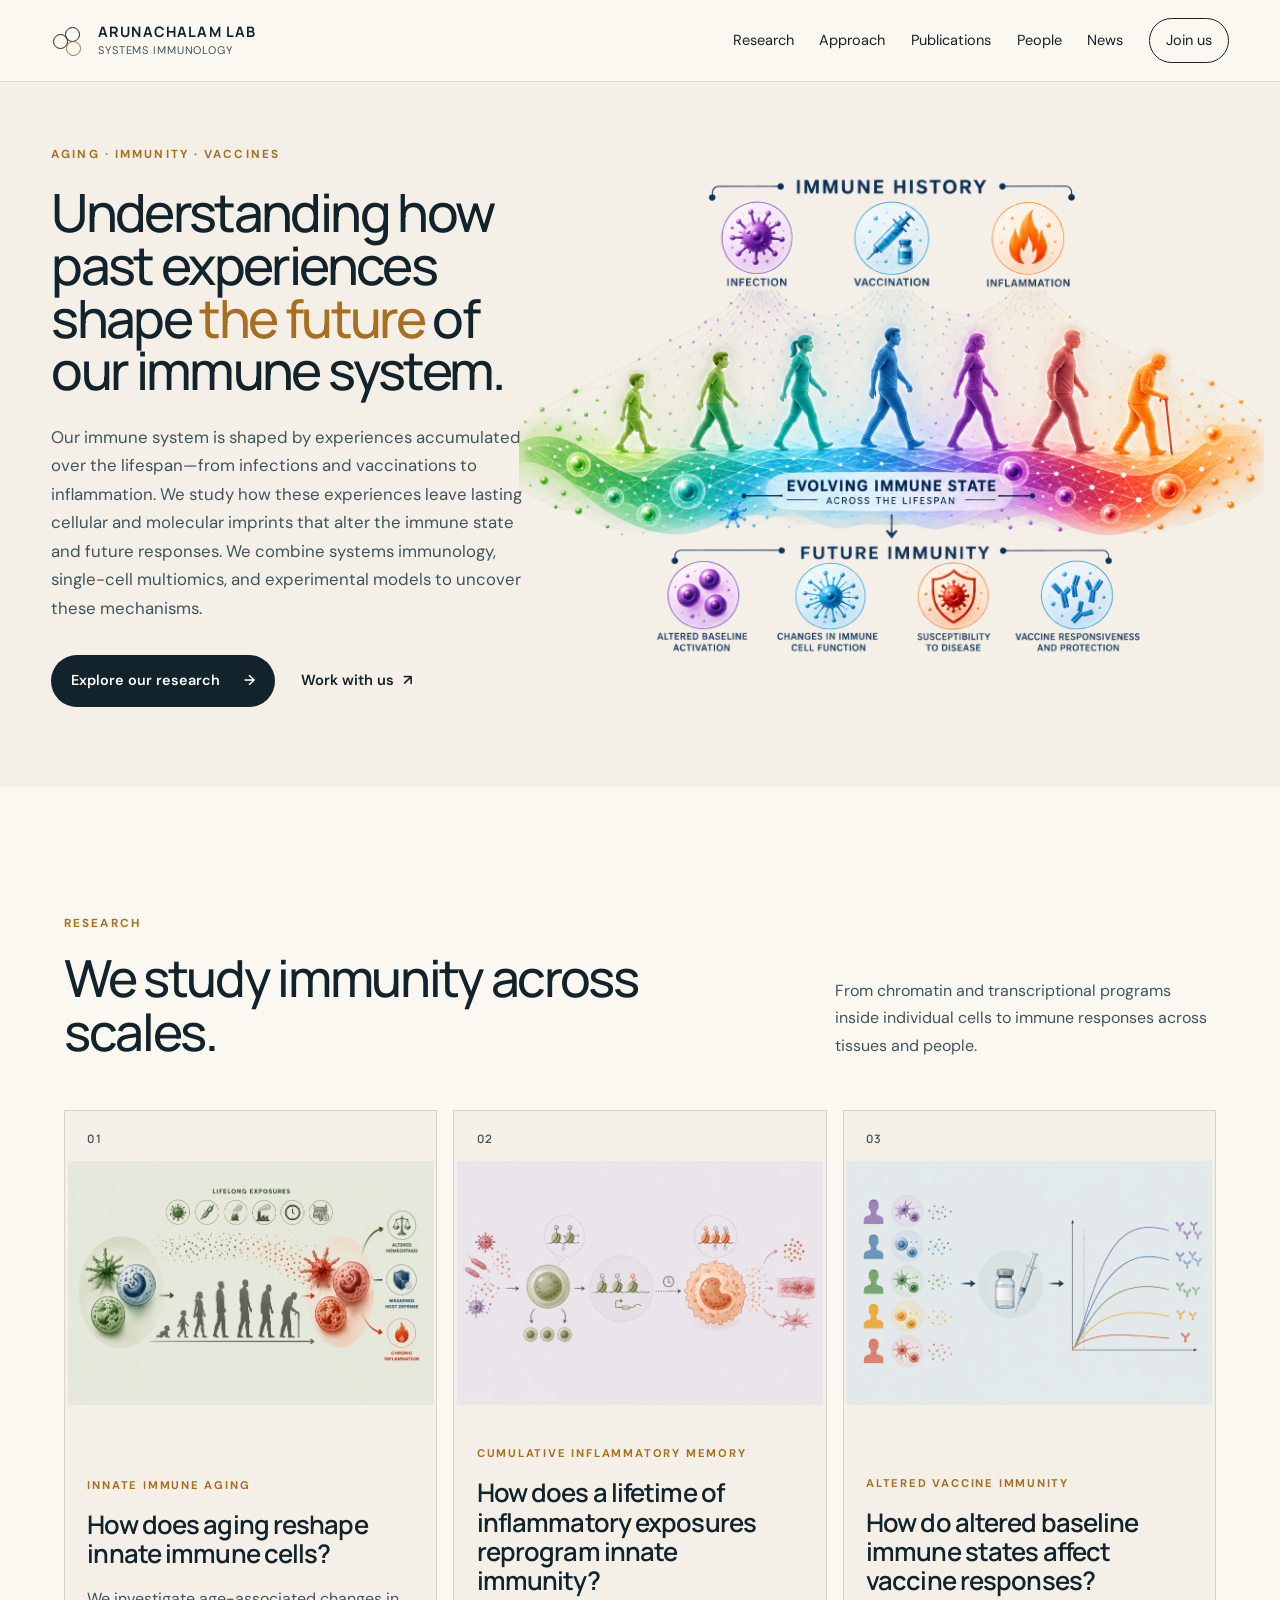
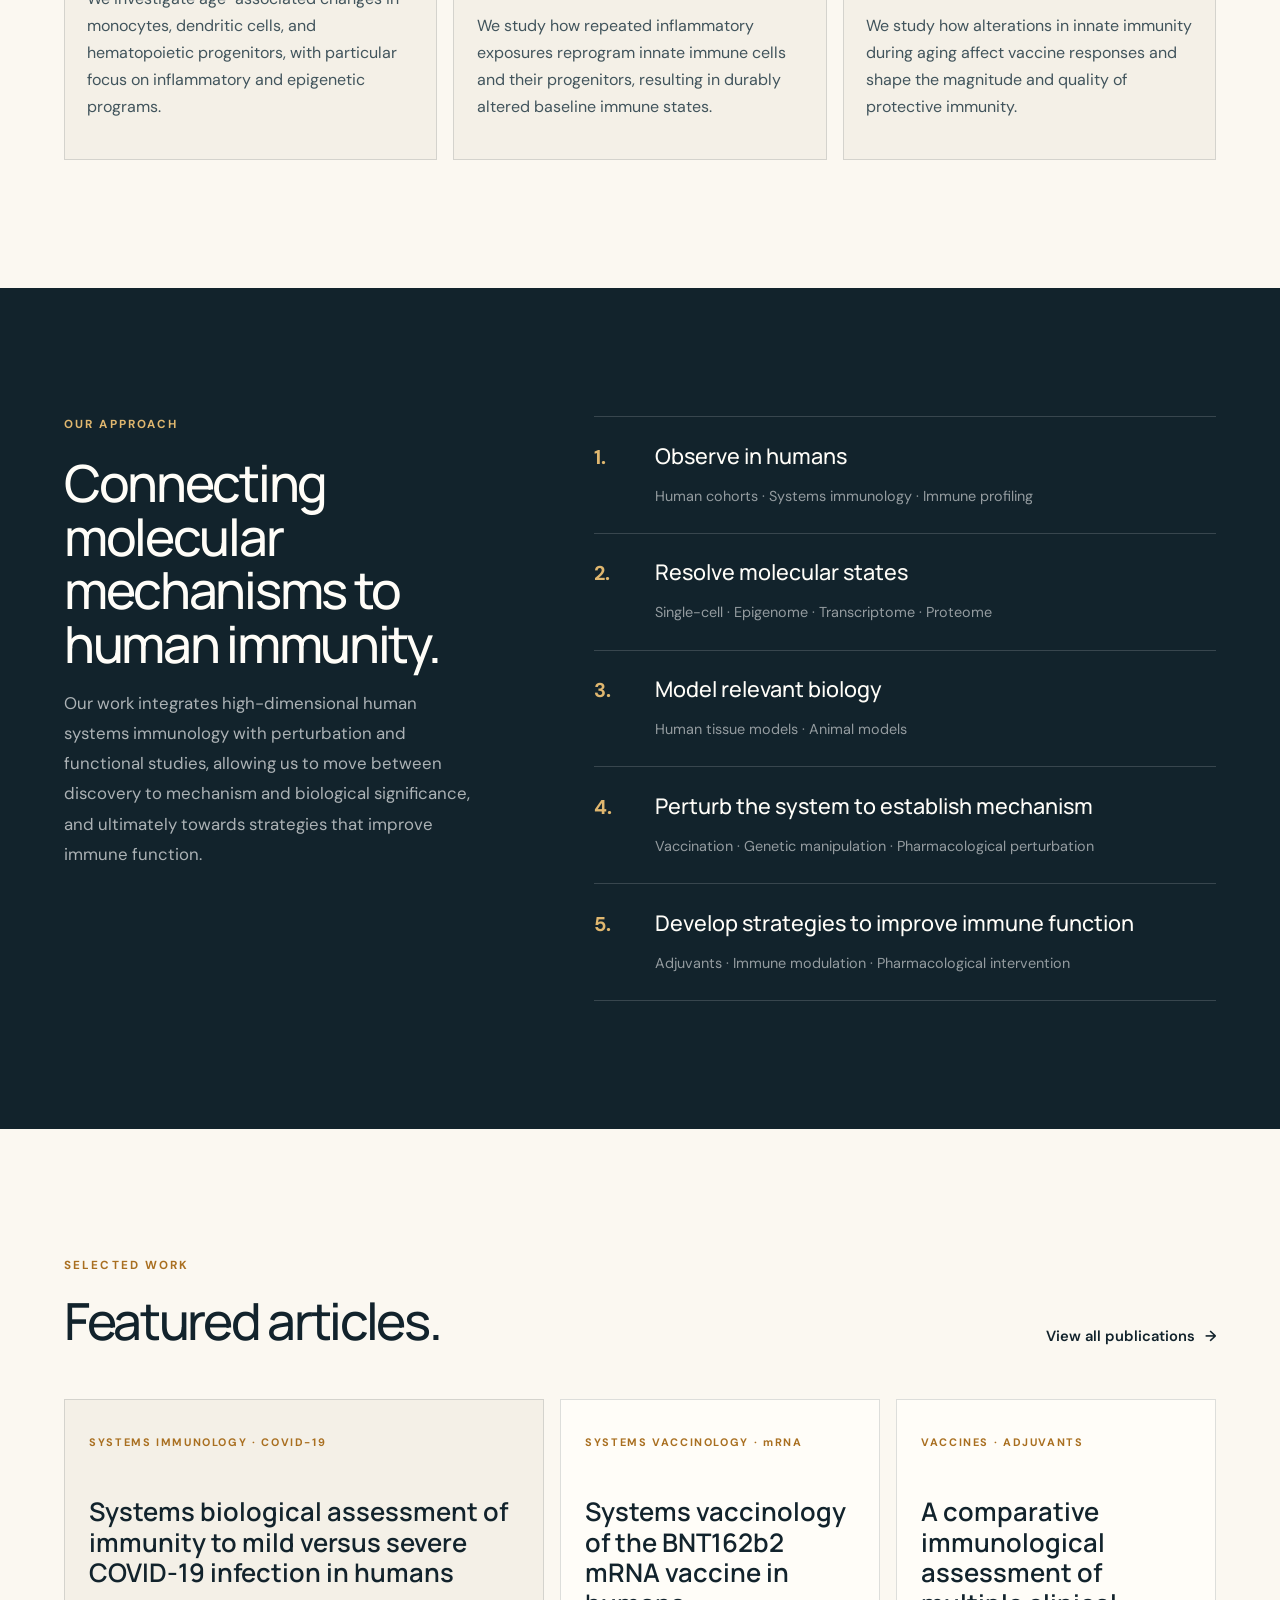
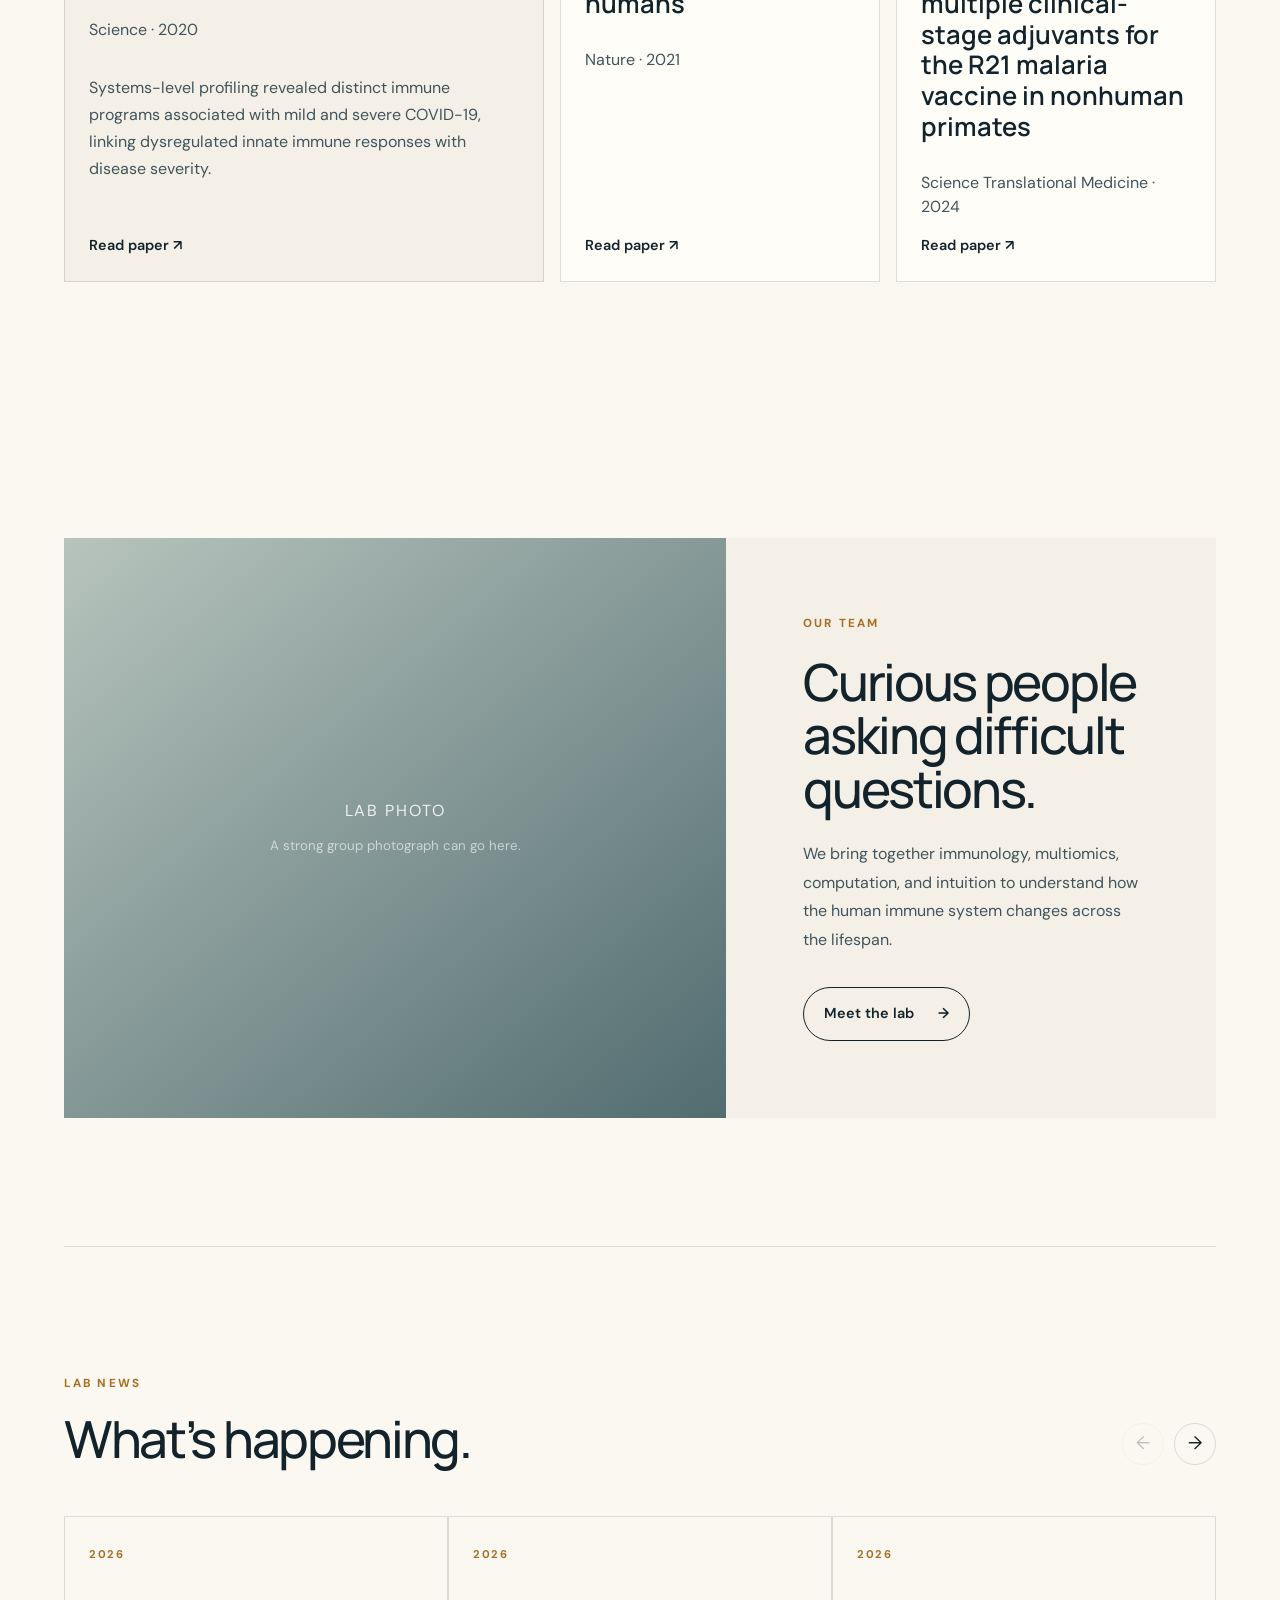
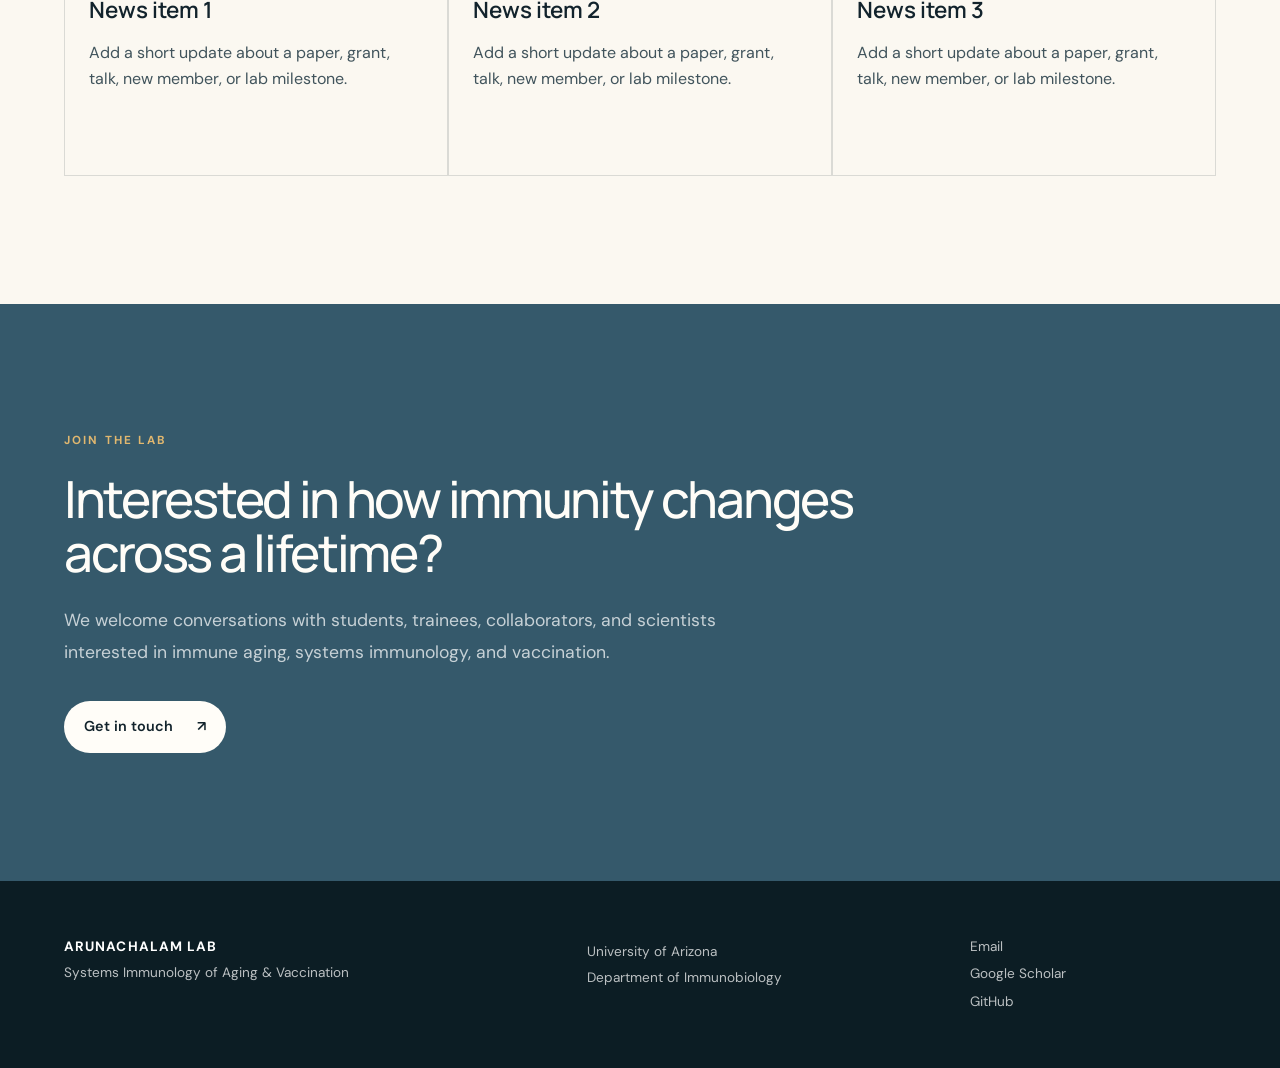
==== commit 347b808e: "Update link to 'Meet the lab' section" ====
--- a/index.html
+++ b/index.html
@@ -216,7 +216,9 @@
           <p class="section-kicker">OUR TEAM</p>
           <h2>Curious people asking difficult questions.</h2>
           <p>We bring together immunology, multiomics, computation, and intuition to understand how the human immune system changes across the lifespan.</p>
-          <a class="button button-outline" href="#">Meet the lab <span>→</span></a>
+          <a class="button button-outline" href="people.html">
+          Meet the lab <span>→</span>
+          </a>
         </div>
       </div>
     </section>
--- a/styles.css
+++ b/styles.css
@@ -162,12 +162,87 @@
 .people-copy { padding: clamp(3rem,6vw,6rem); align-self: center; }
 .people-copy > p:not(.section-kicker) { color: var(--ink-soft); line-height: 1.8; margin: 1.5rem 0 2rem; }
 
-.news-section { border-top: 1px solid var(--line); }
-.news-grid { display: grid; grid-template-columns: repeat(3,1fr); gap: 1px; background: var(--line); border: 1px solid var(--line); }
-.news-grid article { background: var(--paper-2); padding: 1.5rem; min-height: 260px; }
-.news-grid time { color: var(--gold-deep); font-size: .7rem; font-weight: 700; letter-spacing: .14em; }
-.news-grid h3 { margin: 2rem 0 1rem; font: 600 1.4rem/1.2 "Manrope",sans-serif; }
-.news-grid p { color: var(--ink-soft); line-height: 1.65; }
+/* ===== NEWS CAROUSEL ===== */
+
+.news-section {
+  border-top: 1px solid var(--line);
+}
+
+.news-heading {
+  grid-template-columns: 1fr auto;
+  align-items: end;
+}
+
+.news-controls {
+  display: flex;
+  gap: 0.6rem;
+  justify-content: flex-end;
+}
+
+.news-arrow {
+  width: 42px;
+  height: 42px;
+  border: 1px solid var(--line);
+  border-radius: 50%;
+  background: transparent;
+  color: var(--ink);
+  font-size: 1.15rem;
+  cursor: pointer;
+  display: flex;
+  align-items: center;
+  justify-content: center;
+  transition: background 180ms ease, color 180ms ease, opacity 180ms ease;
+}
+
+.news-arrow:hover {
+  background: var(--ink);
+  color: var(--white);
+}
+
+.news-arrow:disabled {
+  opacity: 0.25;
+  cursor: default;
+}
+
+.news-slider {
+  width: 100%;
+  overflow: hidden;
+  position: relative;
+}
+
+.news-grid {
+  display: flex;
+  width: 333.333333%;
+  gap: 0;
+  transition: transform 350ms ease;
+  will-change: transform;
+}
+
+.news-grid article {
+  flex: 0 0 10%;
+  min-width: 0;
+  min-height: 260px;
+  padding: 1.5rem;
+  background: var(--paper-2);
+  border: 1px solid var(--line);
+}
+
+.news-grid time {
+  color: var(--gold-deep);
+  font-size: .7rem;
+  font-weight: 700;
+  letter-spacing: .14em;
+}
+
+.news-grid h3 {
+  margin: 2rem 0 1rem;
+  font: 600 1.4rem/1.2 "Manrope", sans-serif;
+}
+
+.news-grid p {
+  color: var(--ink-soft);
+  line-height: 1.65;
+}
 
 .join-section { background: var(--blue); color: var(--white); padding: 8rem 0; }
 .join-inner { max-width: 900px; margin-left: max(5vw, calc((100vw - var(--max))/2)); }
@@ -365,3 +440,10 @@
   line-height: normal;
   letter-spacing: 0;
 }
+
+@media (max-width: 950px) {
+  .news-heading {
+    grid-template-columns: 1fr auto;
+  }
+
+}
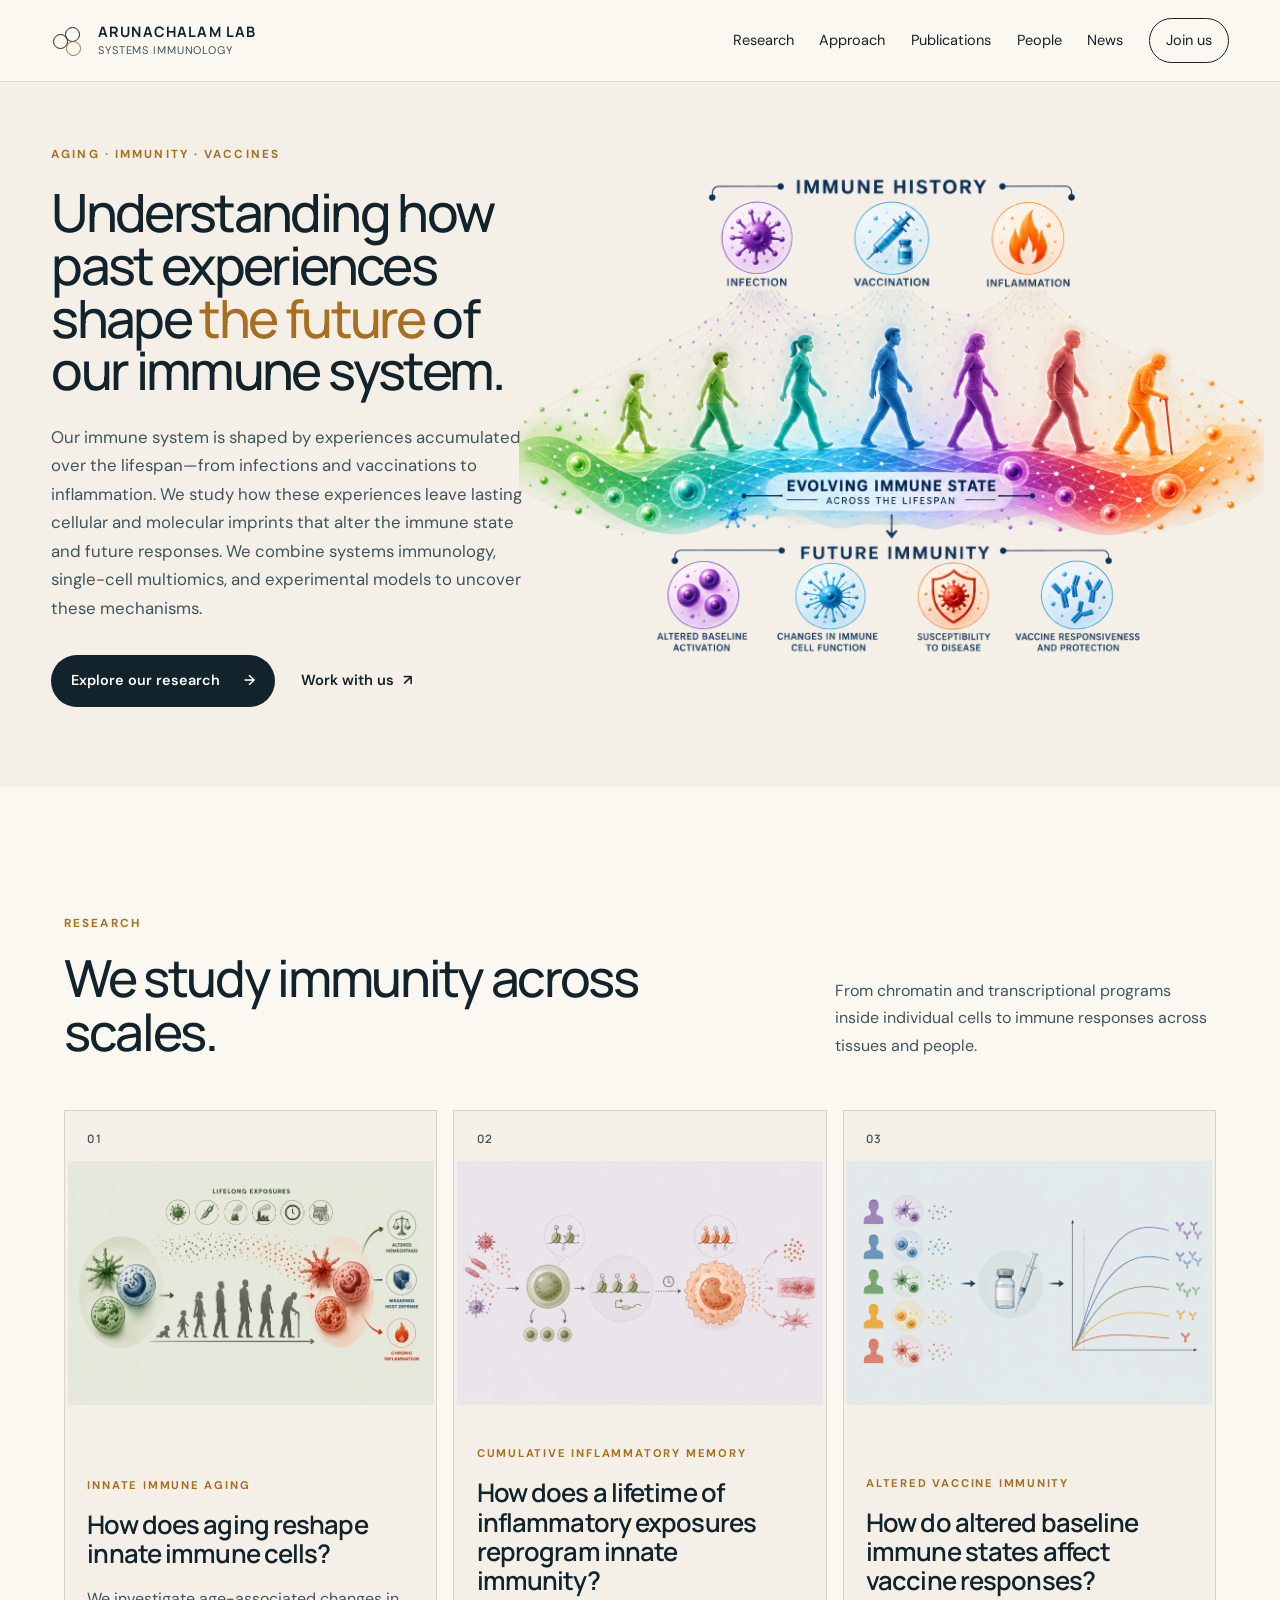
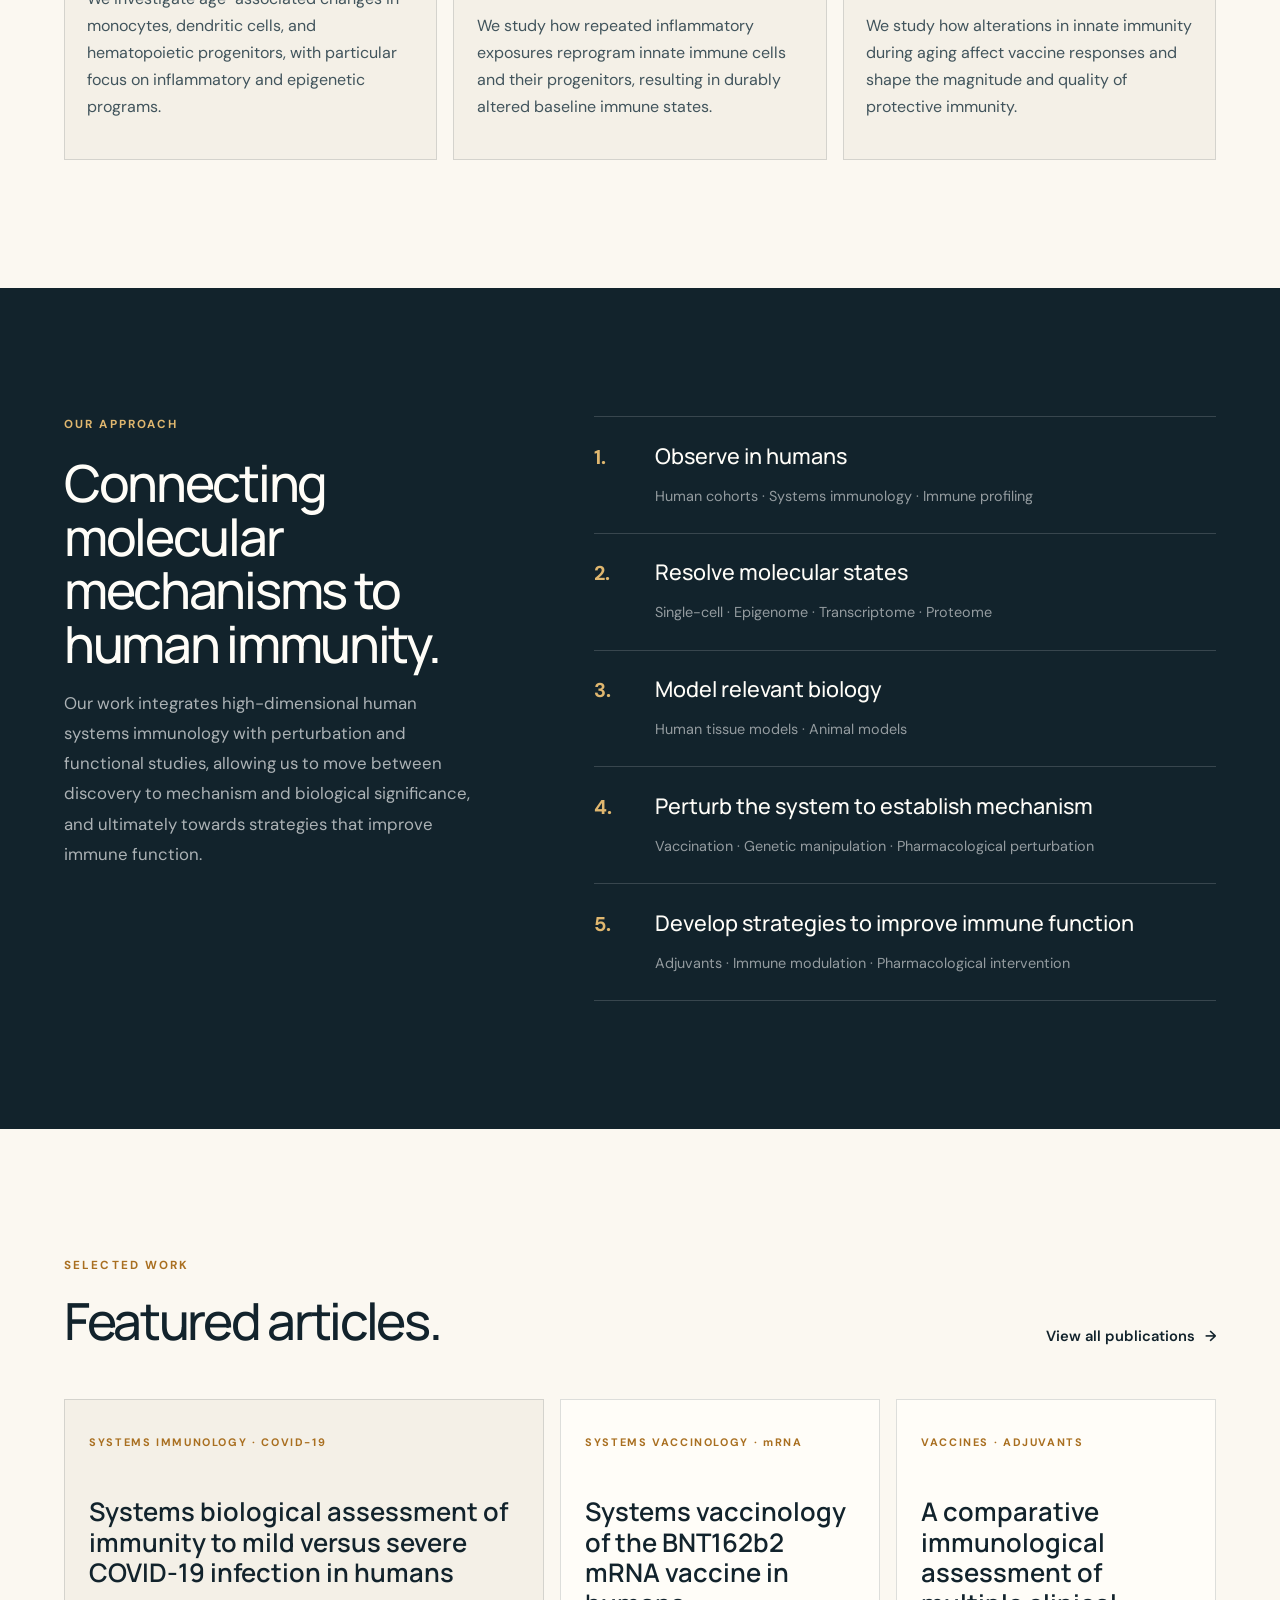
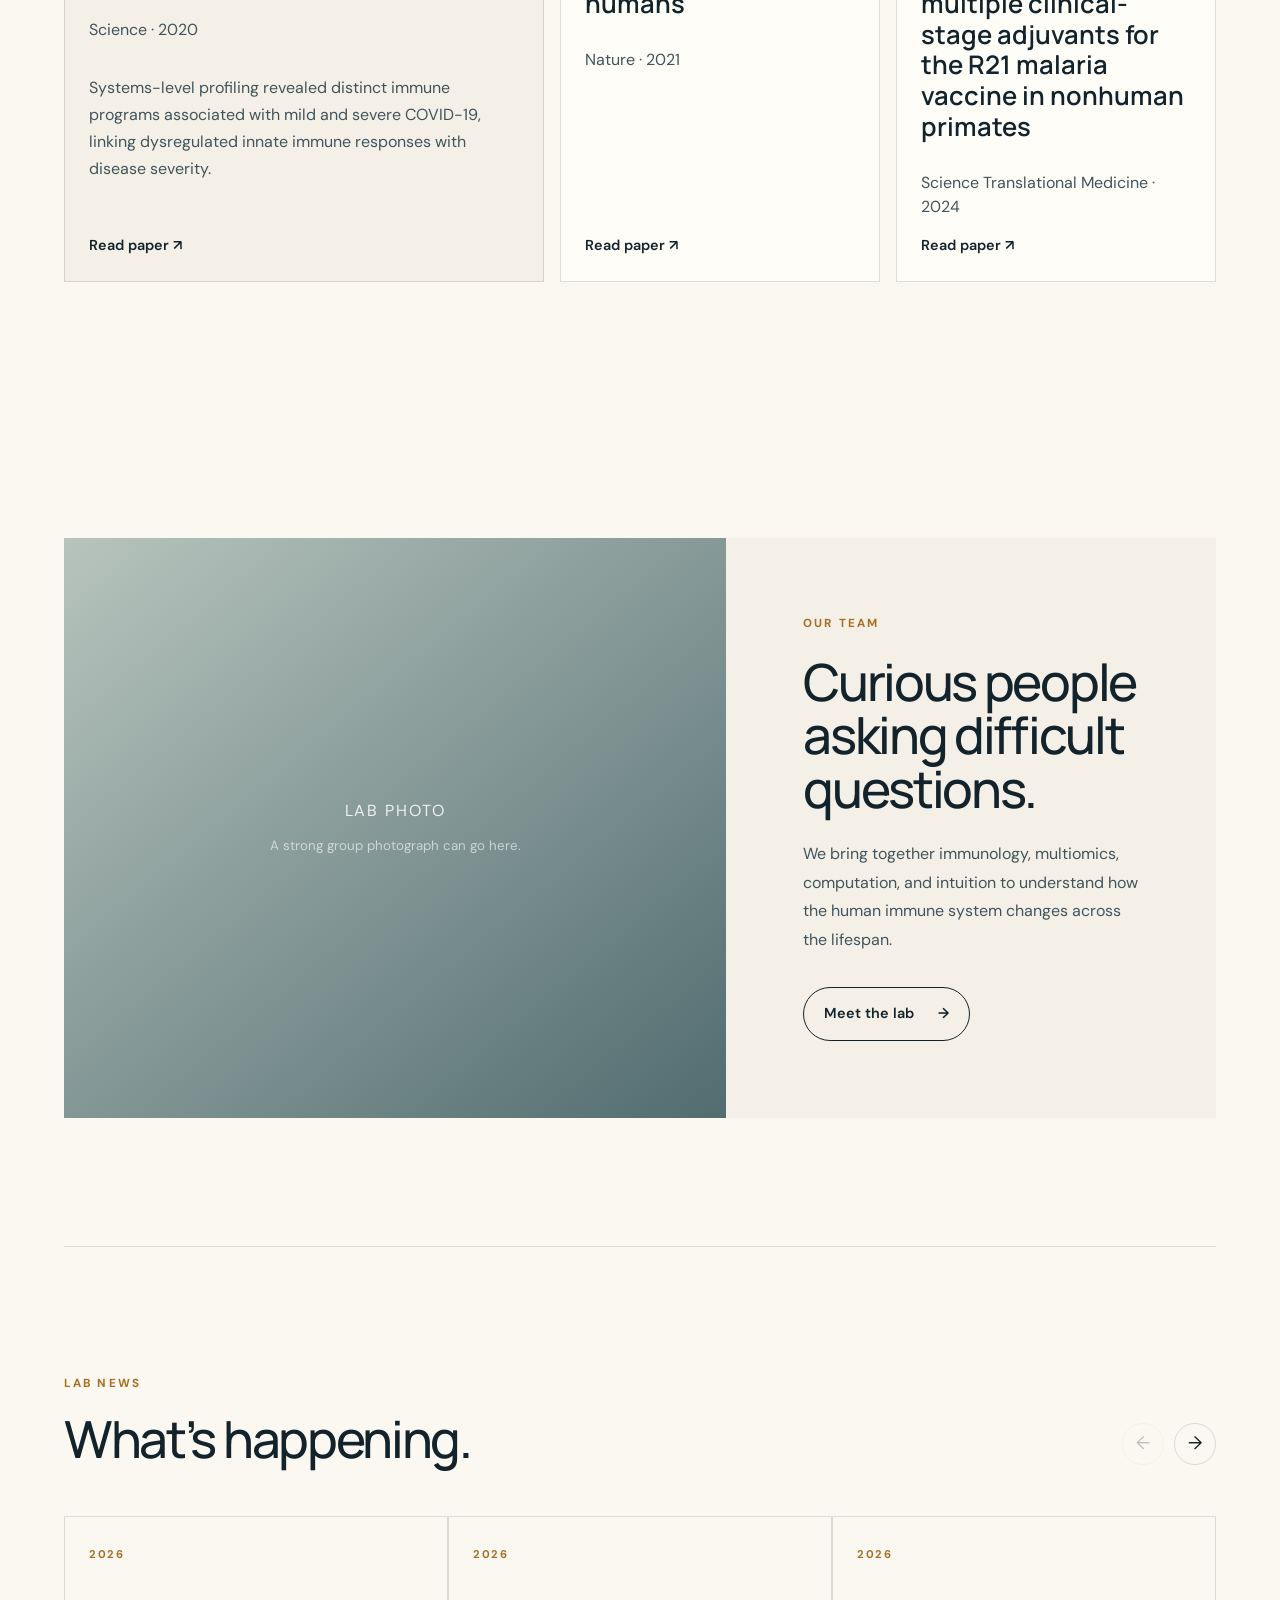
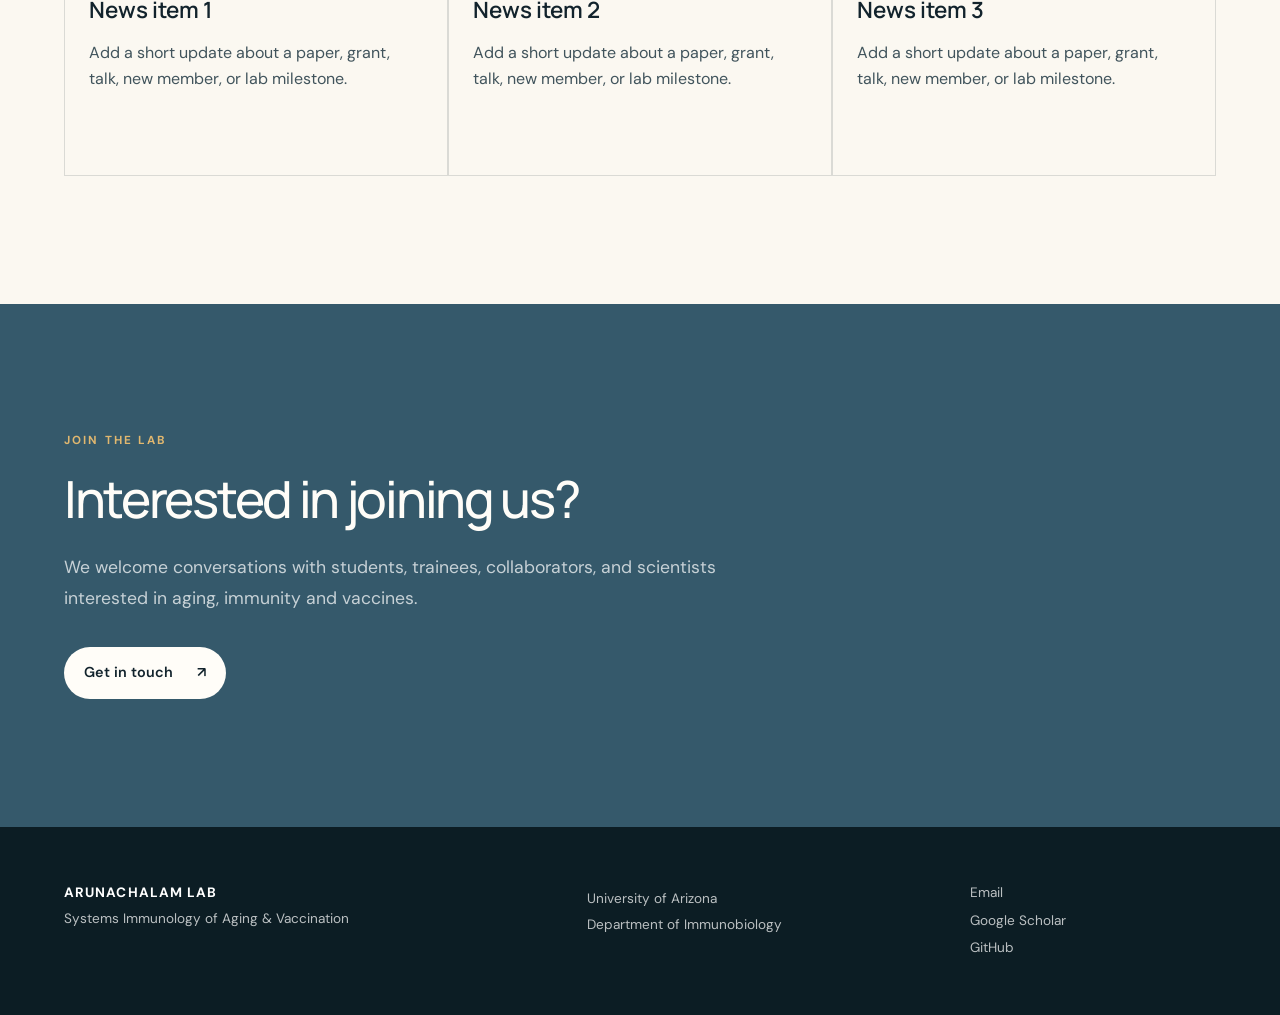
==== commit 7e6eaf73: "Update contact information and section content" ====
--- a/index.html
+++ b/index.html
@@ -314,9 +314,9 @@
     <section id="join" class="join-section">
       <div class="section-shell join-inner">
         <p class="section-kicker light">JOIN THE LAB</p>
-        <h2>Interested in how immunity changes across a lifetime?</h2>
-        <p>We welcome conversations with students, trainees, collaborators, and scientists interested in immune aging, systems immunology, and vaccination.</p>
-        <a class="button button-light" href="mailto:your-email@arizona.edu">Get in touch <span>↗</span></a>
+        <h2>Interested in joining us?</h2>
+        <p>We welcome conversations with students, trainees, collaborators, and scientists interested in aging, immunity and vaccines.</p>
+        <a class="button button-light" href="mailto:prabhusa@arizona.edu">Get in touch <span>↗</span></a>
       </div>
     </section>
   </main>
@@ -331,8 +331,8 @@
       <p>Department of Immunobiology</p>
     </div>
     <div>
-      <a href="mailto:your-email@arizona.edu">Email</a>
-      <a href="#">Google Scholar</a>
+      <a href="mailto:prabhusa@arizona.edu">Email</a>
+      <a href="https://scholar.google.com/citations?user=6uu8mVAAAAAJ&hl=en&oi=ao">Google Scholar</a>
       <a href="#">GitHub</a>
     </div>
   </footer>
--- a/styles.css
+++ b/styles.css
@@ -447,3 +447,108 @@
   }
 
 }
+
+
+/* ===== PEOPLE PAGE ===== */
+
+.people-page {
+  background: var(--paper-2);
+}
+
+.people-page-intro {
+  padding: 7rem 0 4rem;
+  border-bottom: 1px solid var(--line);
+}
+
+.people-page-intro h1 {
+  max-width: 900px;
+  margin: 0;
+  font: 500 clamp(3rem, 5vw, 5.5rem)/1.02 "Manrope", sans-serif;
+  letter-spacing: -0.045em;
+}
+
+.people-page-lede {
+  max-width: 760px;
+  margin: 1.8rem 0 0;
+  color: var(--ink-soft);
+  font-size: 1.1rem;
+  line-height: 1.8;
+}
+
+.people-list {
+  padding: 5rem 0 7rem;
+}
+
+.person-row {
+  display: grid;
+  grid-template-columns: minmax(240px, 0.34fr) minmax(0, 0.66fr);
+  gap: clamp(2.5rem, 5vw, 5rem);
+  align-items: center;
+  padding: 4rem 0;
+  border-bottom: 1px solid var(--line);
+}
+
+.person-photo {
+  width: 100%;
+  aspect-ratio: 4 / 5;
+  overflow: hidden;
+  background: #e6e2d8;
+}
+
+.person-photo img {
+  display: block;
+  width: 100%;
+  height: 100%;
+  object-fit: cover;
+}
+
+.person-photo-placeholder {
+  display: flex;
+  align-items: center;
+  justify-content: center;
+  color: var(--ink-soft);
+  font-size: 0.72rem;
+  font-weight: 700;
+  letter-spacing: 0.16em;
+}
+
+.person-info {
+  max-width: 720px;
+}
+
+.person-role {
+  margin: 0 0 1rem;
+  color: var(--gold-deep);
+  font-size: 0.72rem;
+  font-weight: 700;
+  letter-spacing: 0.16em;
+}
+
+.person-info h2 {
+  margin: 0 0 1.4rem;
+  font: 500 clamp(2rem, 3vw, 3.4rem)/1.05 "Manrope", sans-serif;
+  letter-spacing: -0.04em;
+}
+
+.person-info > p:last-child {
+  margin: 0;
+  color: var(--ink-soft);
+  font-size: 1.05rem;
+  line-height: 1.8;
+}
+
+@media (max-width: 800px) {
+  .people-page-intro {
+    padding: 5rem 0 3rem;
+  }
+
+  .person-row {
+    grid-template-columns: 1fr;
+    gap: 2rem;
+    padding: 3rem 0;
+  }
+
+  .person-photo {
+    max-width: 420px;
+  }
+}
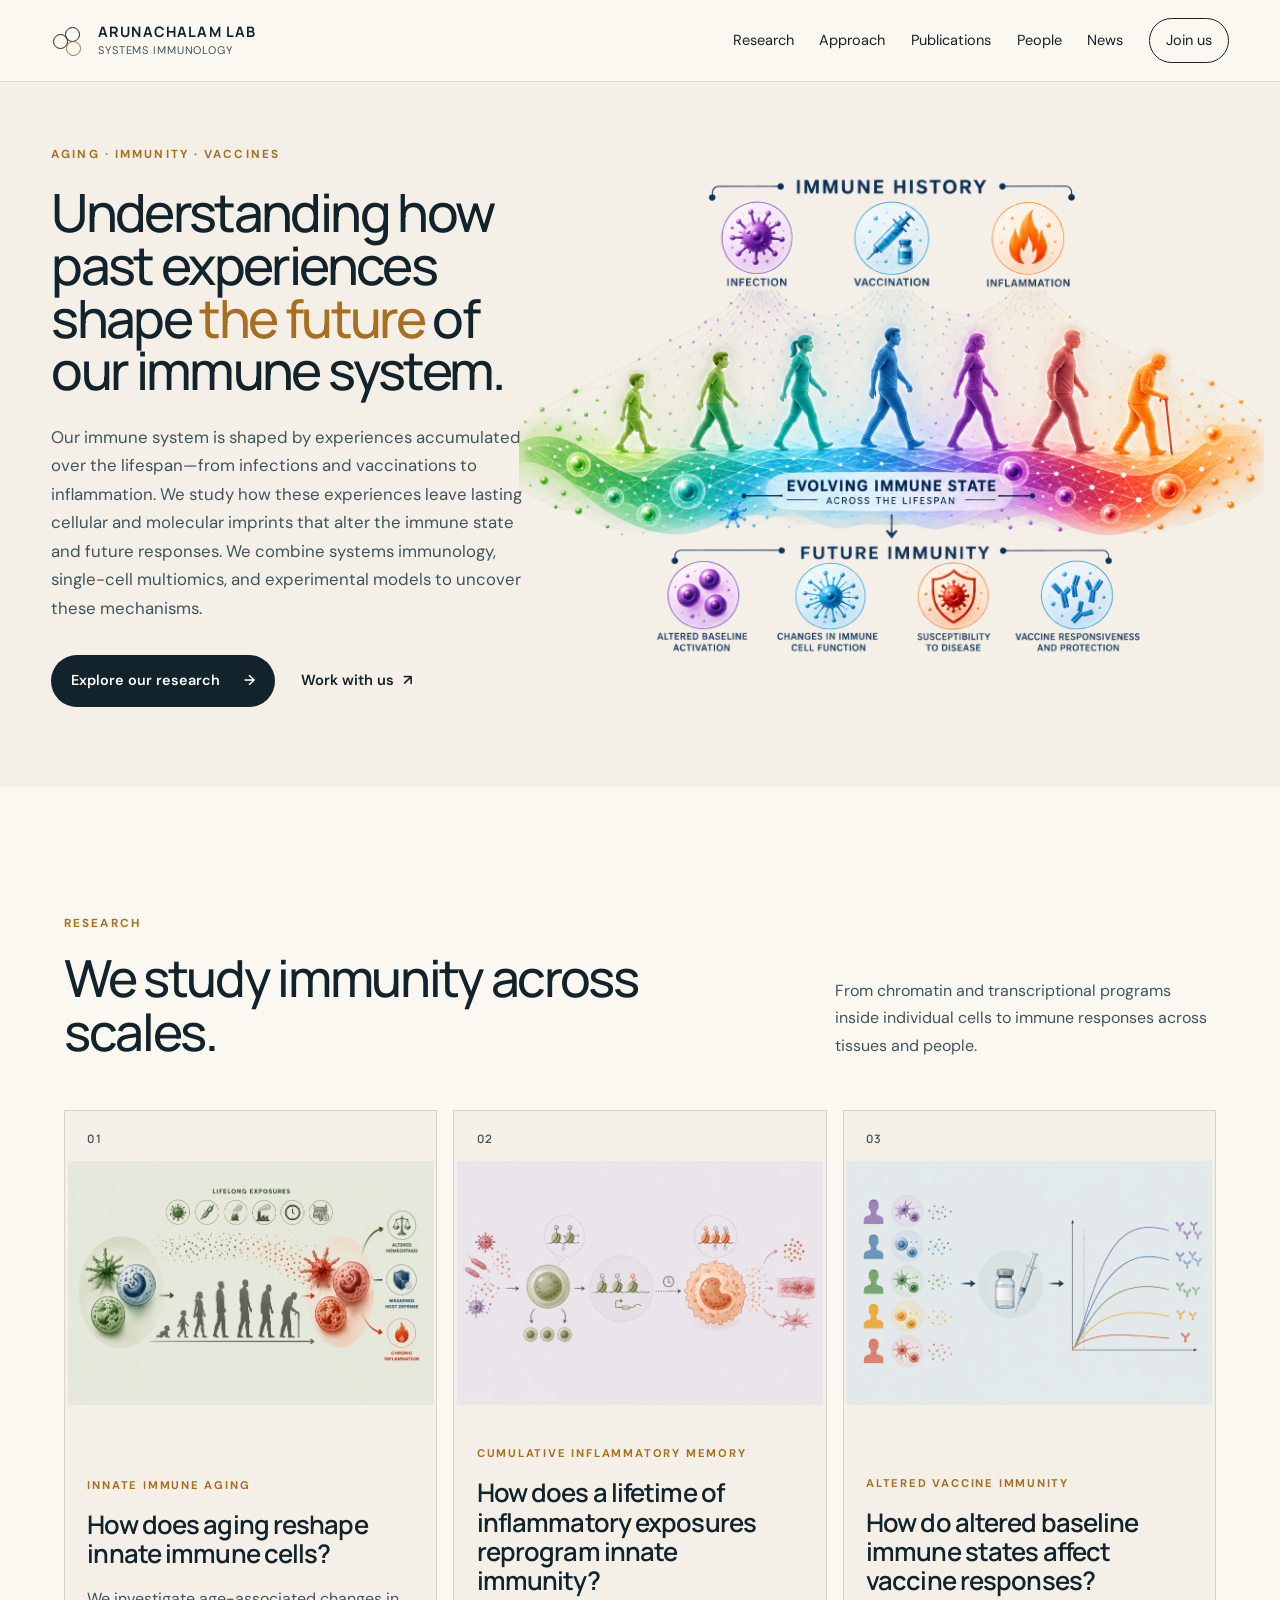
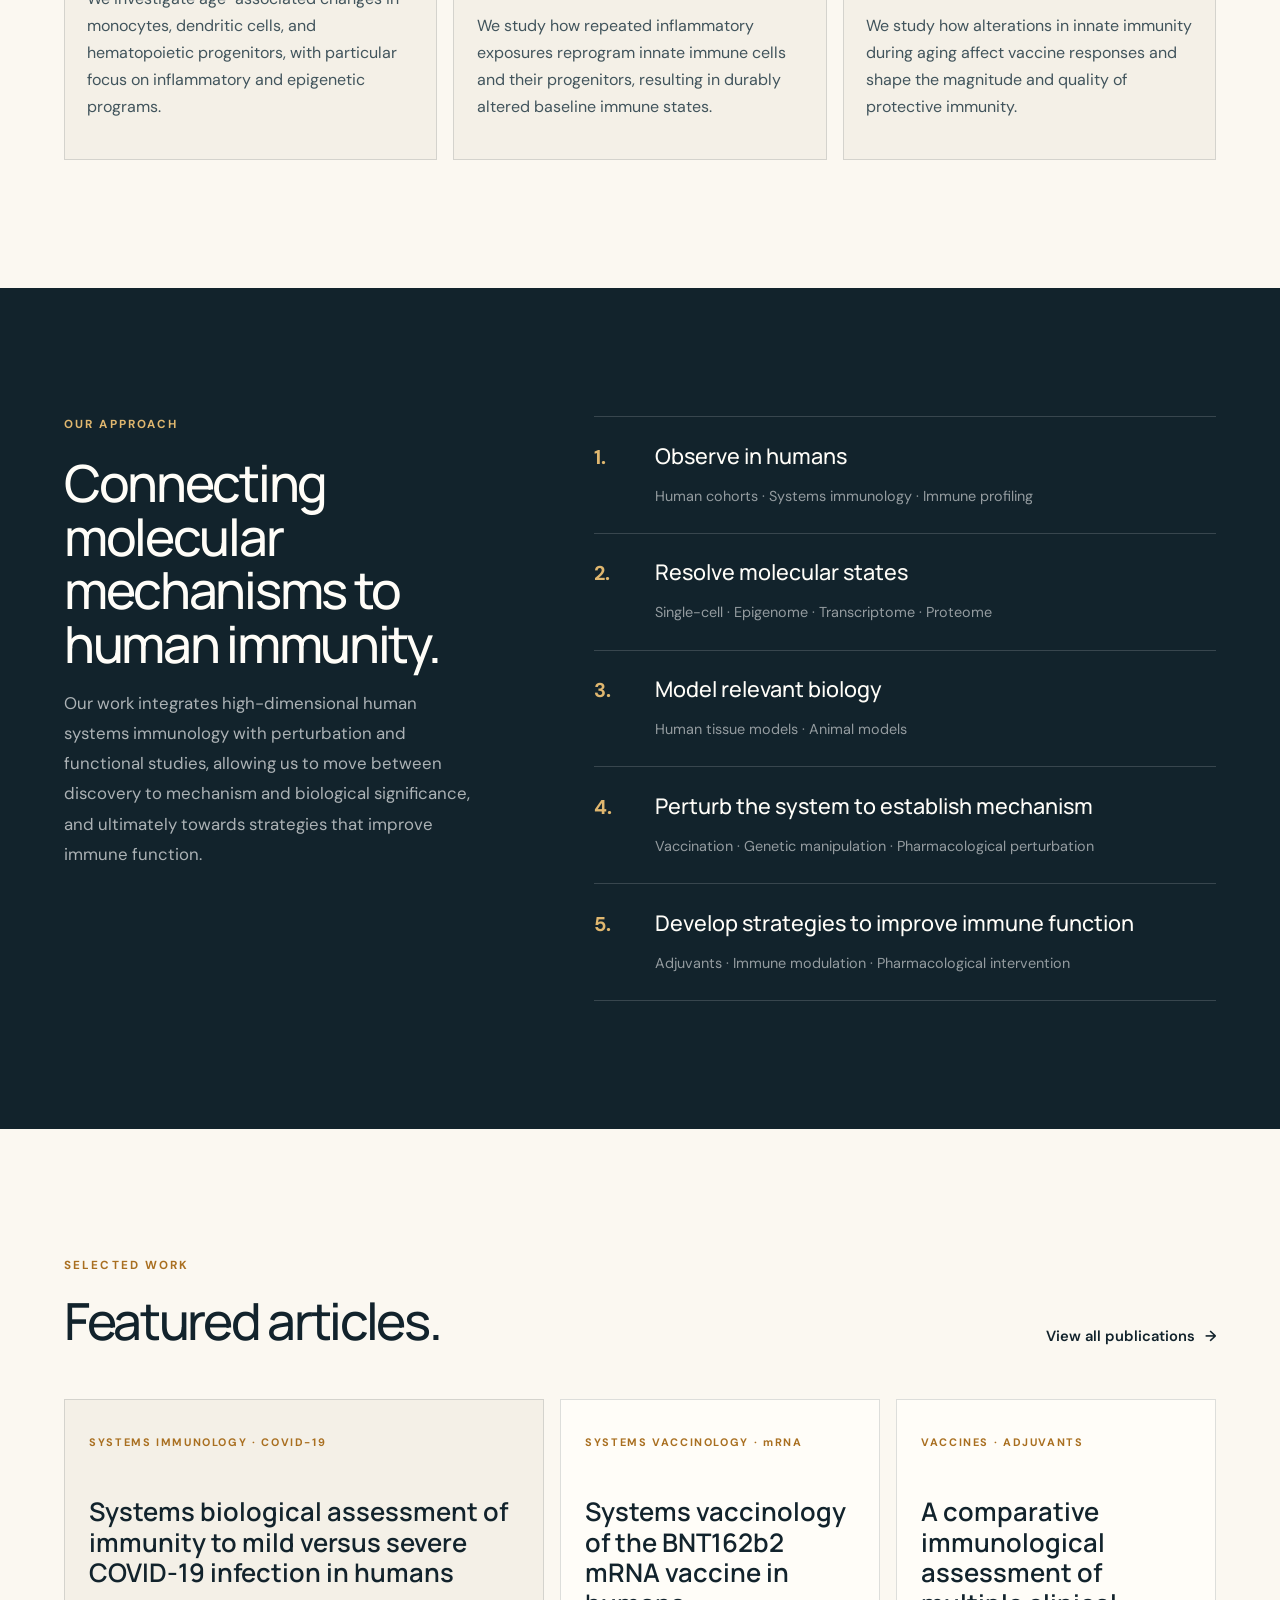
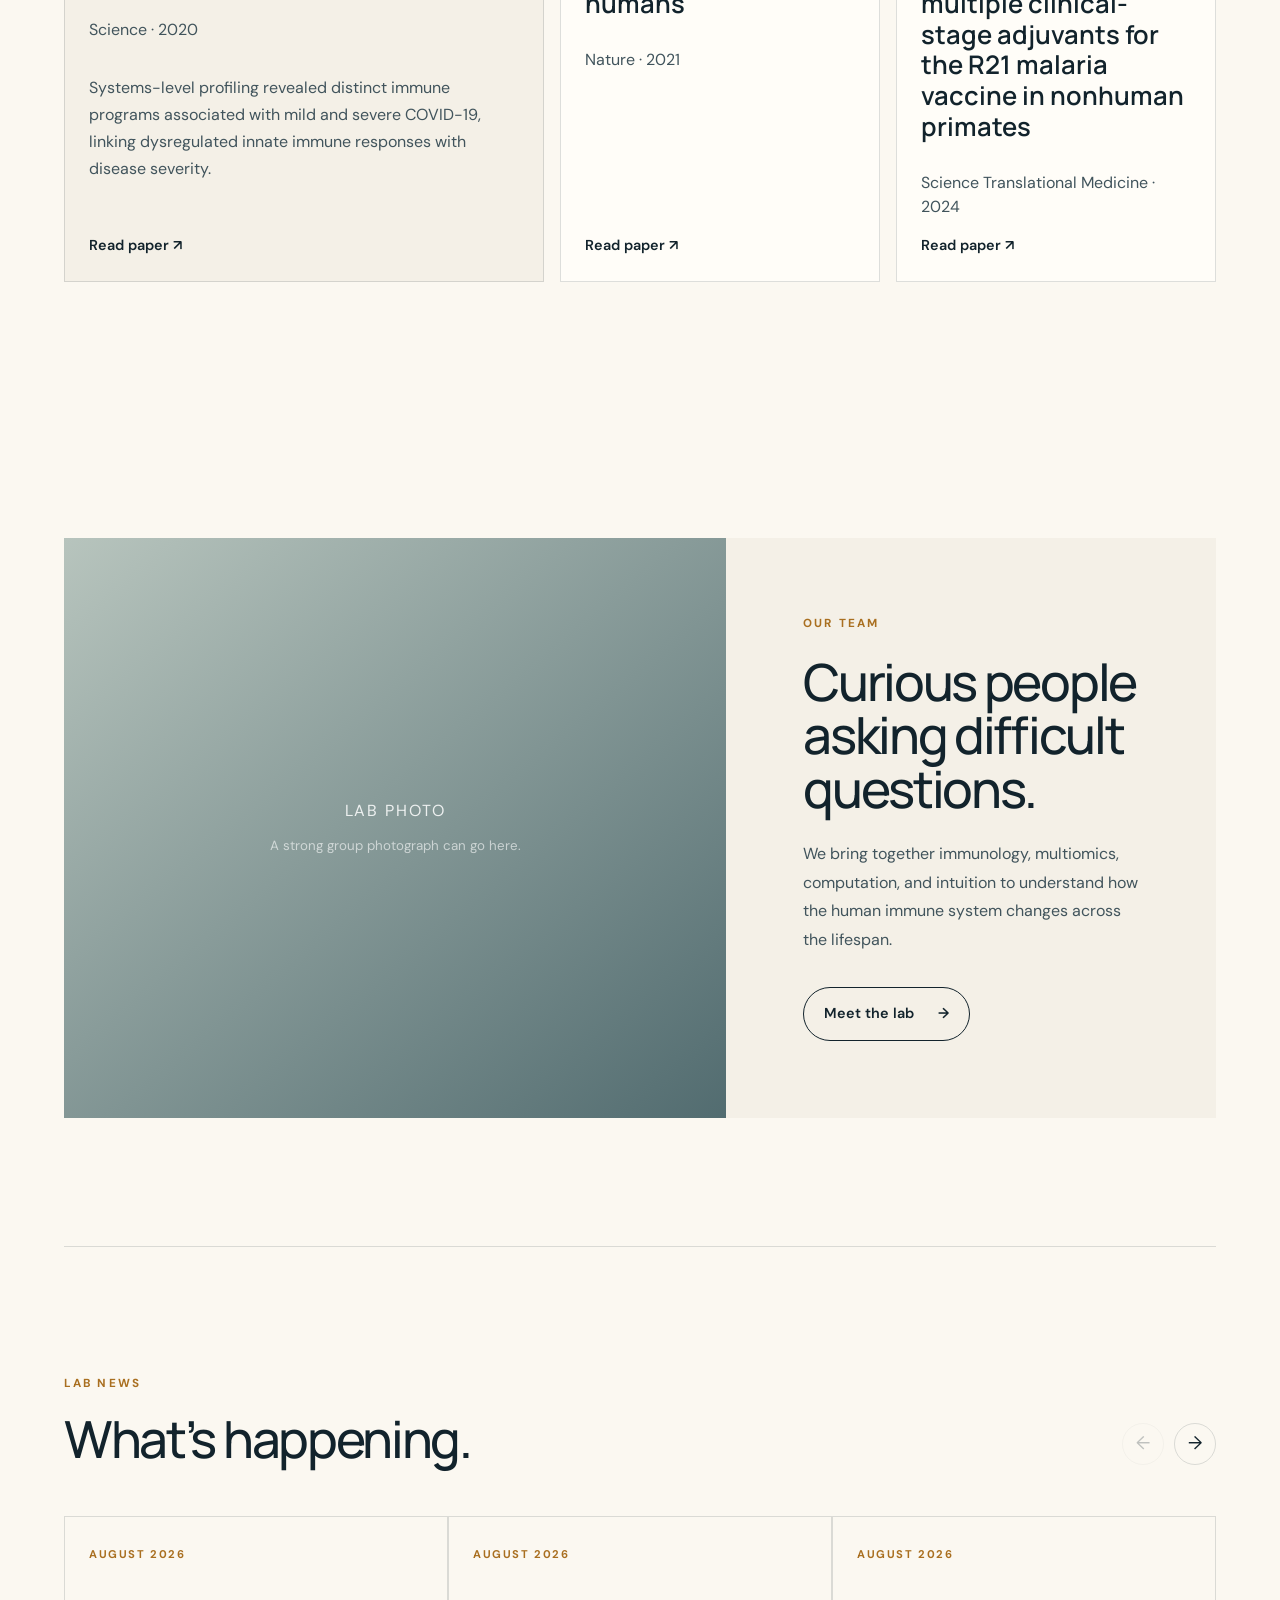
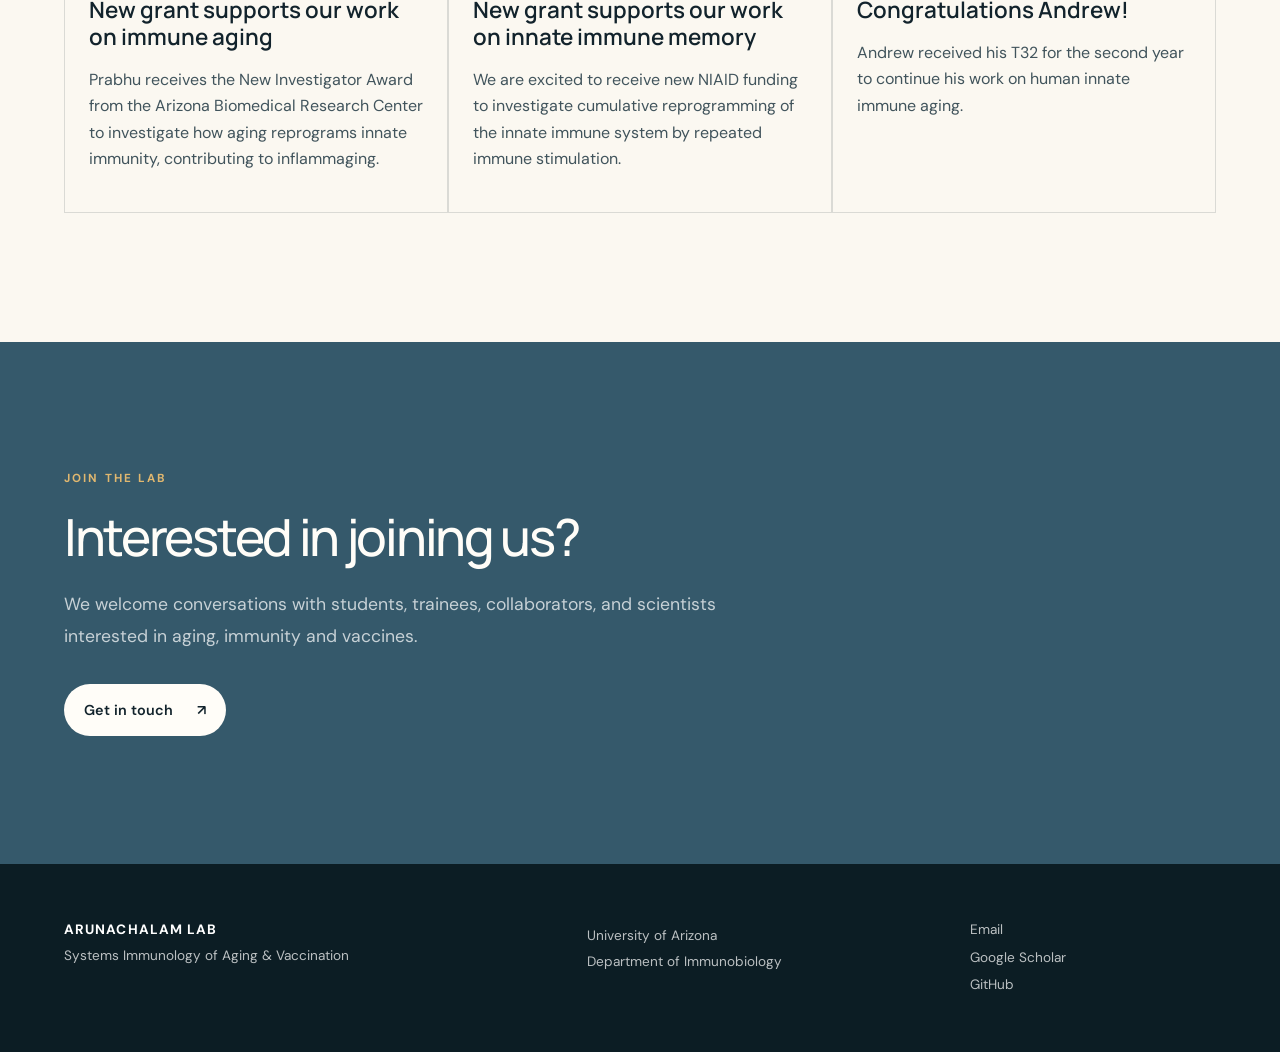
==== commit f0d42bd0: "Revise news articles with new content Updated news articles with specific details and removed placeh" ====
--- a/index.html
+++ b/index.html
@@ -246,66 +246,42 @@
     <div class="news-grid">
 
       <article>
-        <time>2026</time>
-        <h3>News item 1</h3>
-        <p>Add a short update about a paper, grant, talk, new member, or lab milestone.</p>
-      </article>
-
-      <article>
-        <time>2026</time>
-        <h3>News item 2</h3>
-        <p>Add a short update about a paper, grant, talk, new member, or lab milestone.</p>
-      </article>
-
-      <article>
-        <time>2026</time>
-        <h3>News item 3</h3>
-        <p>Add a short update about a paper, grant, talk, new member, or lab milestone.</p>
-      </article>
-
-      <article>
-        <time>2026</time>
-        <h3>News item 4</h3>
-        <p>Add a short update about a paper, grant, talk, new member, or lab milestone.</p>
-      </article>
-
-      <article>
-        <time>2026</time>
-        <h3>News item 5</h3>
-        <p>Add a short update about a paper, grant, talk, new member, or lab milestone.</p>
-      </article>
-
-      <article>
-        <time>2026</time>
-        <h3>News item 6</h3>
-        <p>Add a short update about a paper, grant, talk, new member, or lab milestone.</p>
-      </article>
-
-      <article>
-        <time>2026</time>
-        <h3>News item 7</h3>
-        <p>Add a short update about a paper, grant, talk, new member, or lab milestone.</p>
-      </article>
-
-      <article>
-        <time>2026</time>
-        <h3>News item 8</h3>
-        <p>Add a short update about a paper, grant, talk, new member, or lab milestone.</p>
-      </article>
-
-      <article>
-        <time>2026</time>
-        <h3>News item 9</h3>
-        <p>Add a short update about a paper, grant, talk, new member, or lab milestone.</p>
-      </article>
-
-      <article>
-        <time>2026</time>
-        <h3>News item 10</h3>
-        <p>Add a short update about a paper, grant, talk, new member, or lab milestone.</p>
-      </article>
-
-    </div>
+        <time>AUGUST 2026</time>
+        <h3>New grant supports our work on immune aging</h3>
+        <p>Prabhu receives the New Investigator Award from the Arizona Biomedical Research Center to investigate how aging reprograms innate immunity, contributing to inflammaging.</p>
+      </article>
+
+      <article>
+        <time>AUGUST 2026</time>
+        <h3>New grant supports our work on innate immune memory</h3>
+        <p>We are excited to receive new NIAID funding to investigate cumulative reprogramming of the innate immune system by repeated immune stimulation.</p>
+      </article>
+
+      <article>
+        <time>AUGUST 2026</time>
+        <h3>Congratulations Andrew!</h3>
+        <p>Andrew received his T32 for the second year to continue his work on human innate immune aging.</p>
+      </article>
+
+      <article>
+        <time>MAY 2026</time>
+        <h3>Andrea is a Yale Biomed AMGEN scholar</h3>
+        <p>Congratulations on being selected for this prestigious fellowship. Have a great summaer at Yale.</p>
+      </article>
+      
+      <article>
+        <time>MAY 2026</time>
+        <h3>Congratulations Andrea!</h3>
+        <p>Andrea received the Galileo Circle Scholarship and the 2026 CBC Outstanding Biochemistry Junior Award. Way to go, Andrea!</p>
+      </article>
+
+      <article>
+        <time>NOVEMBER 2025</time>
+        <h3>Congratulations Andrew!</h3>
+        <p>Andrew receives the Outstanding Graduate Research in Translational Science Award at the Hallmarks of Aging research forum, The University of Arizona.</p>
+      </article>
+
+      </div>
 
   </div>
 
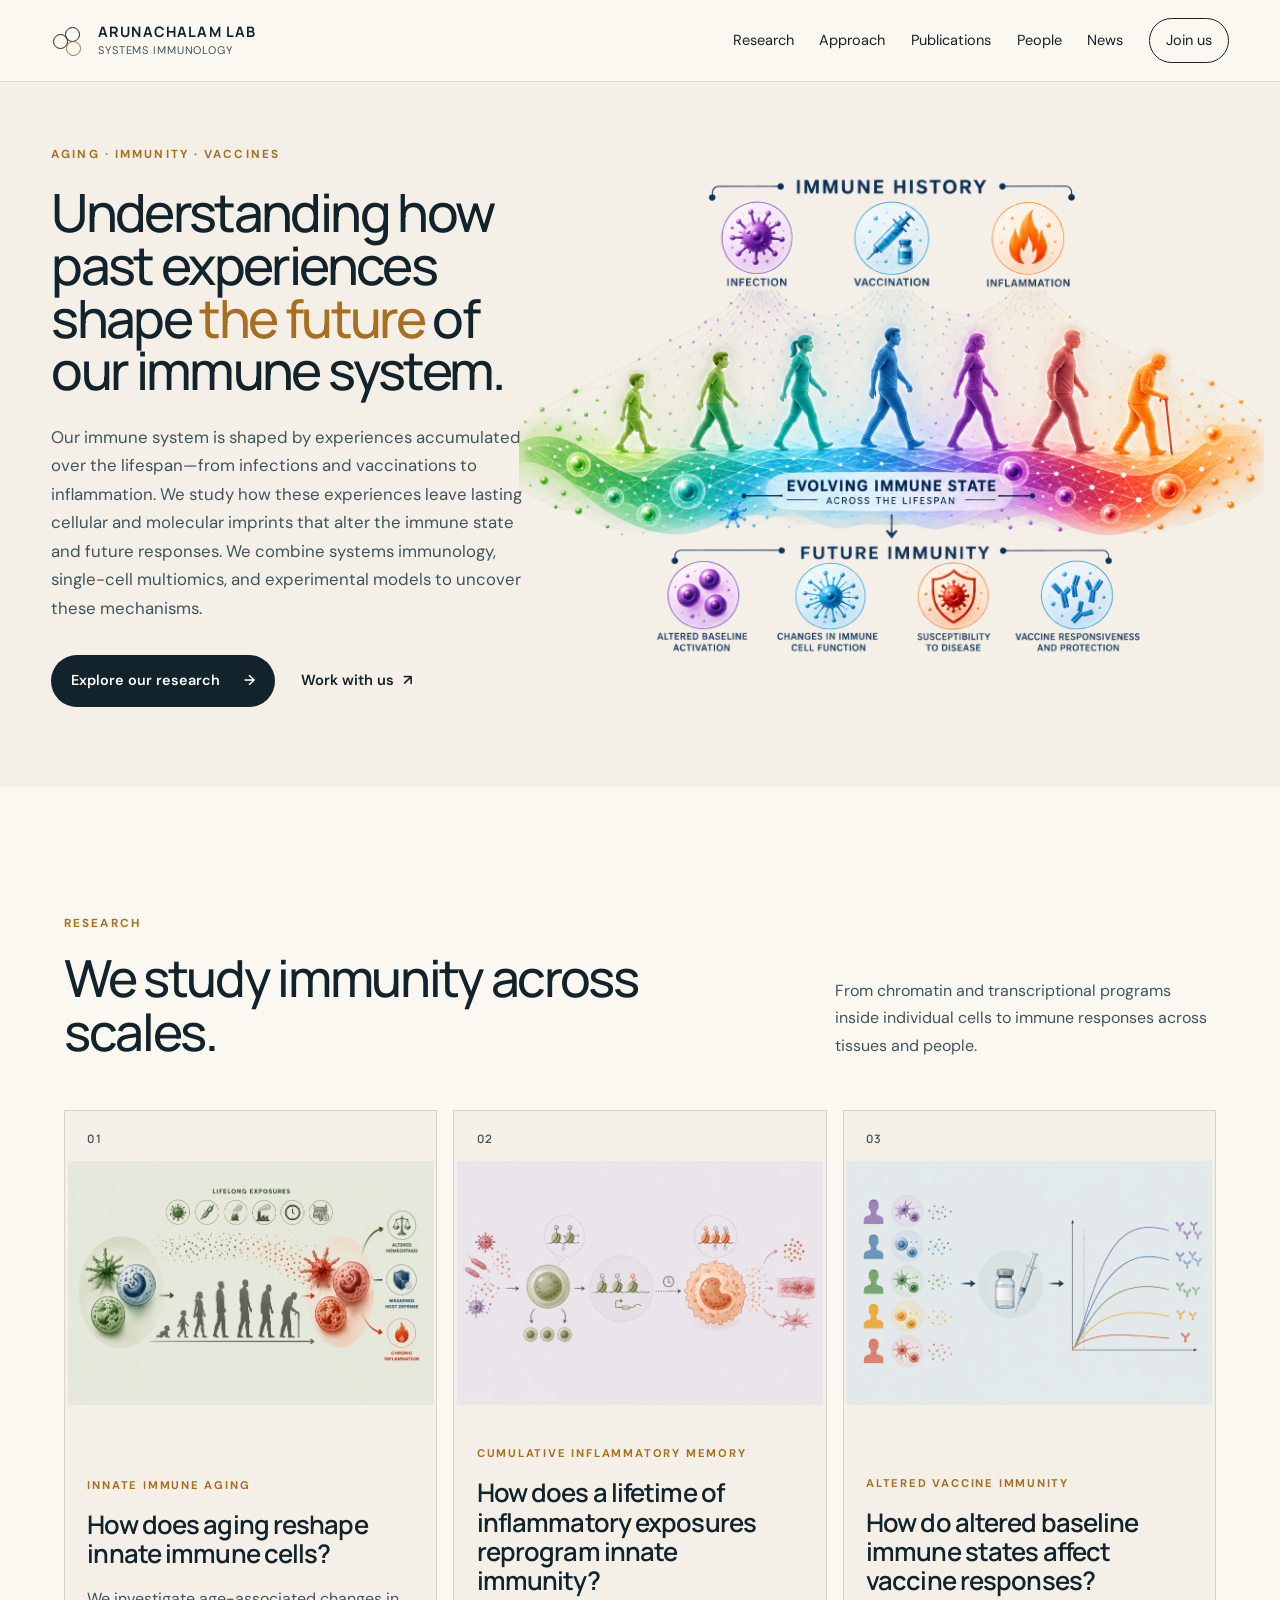
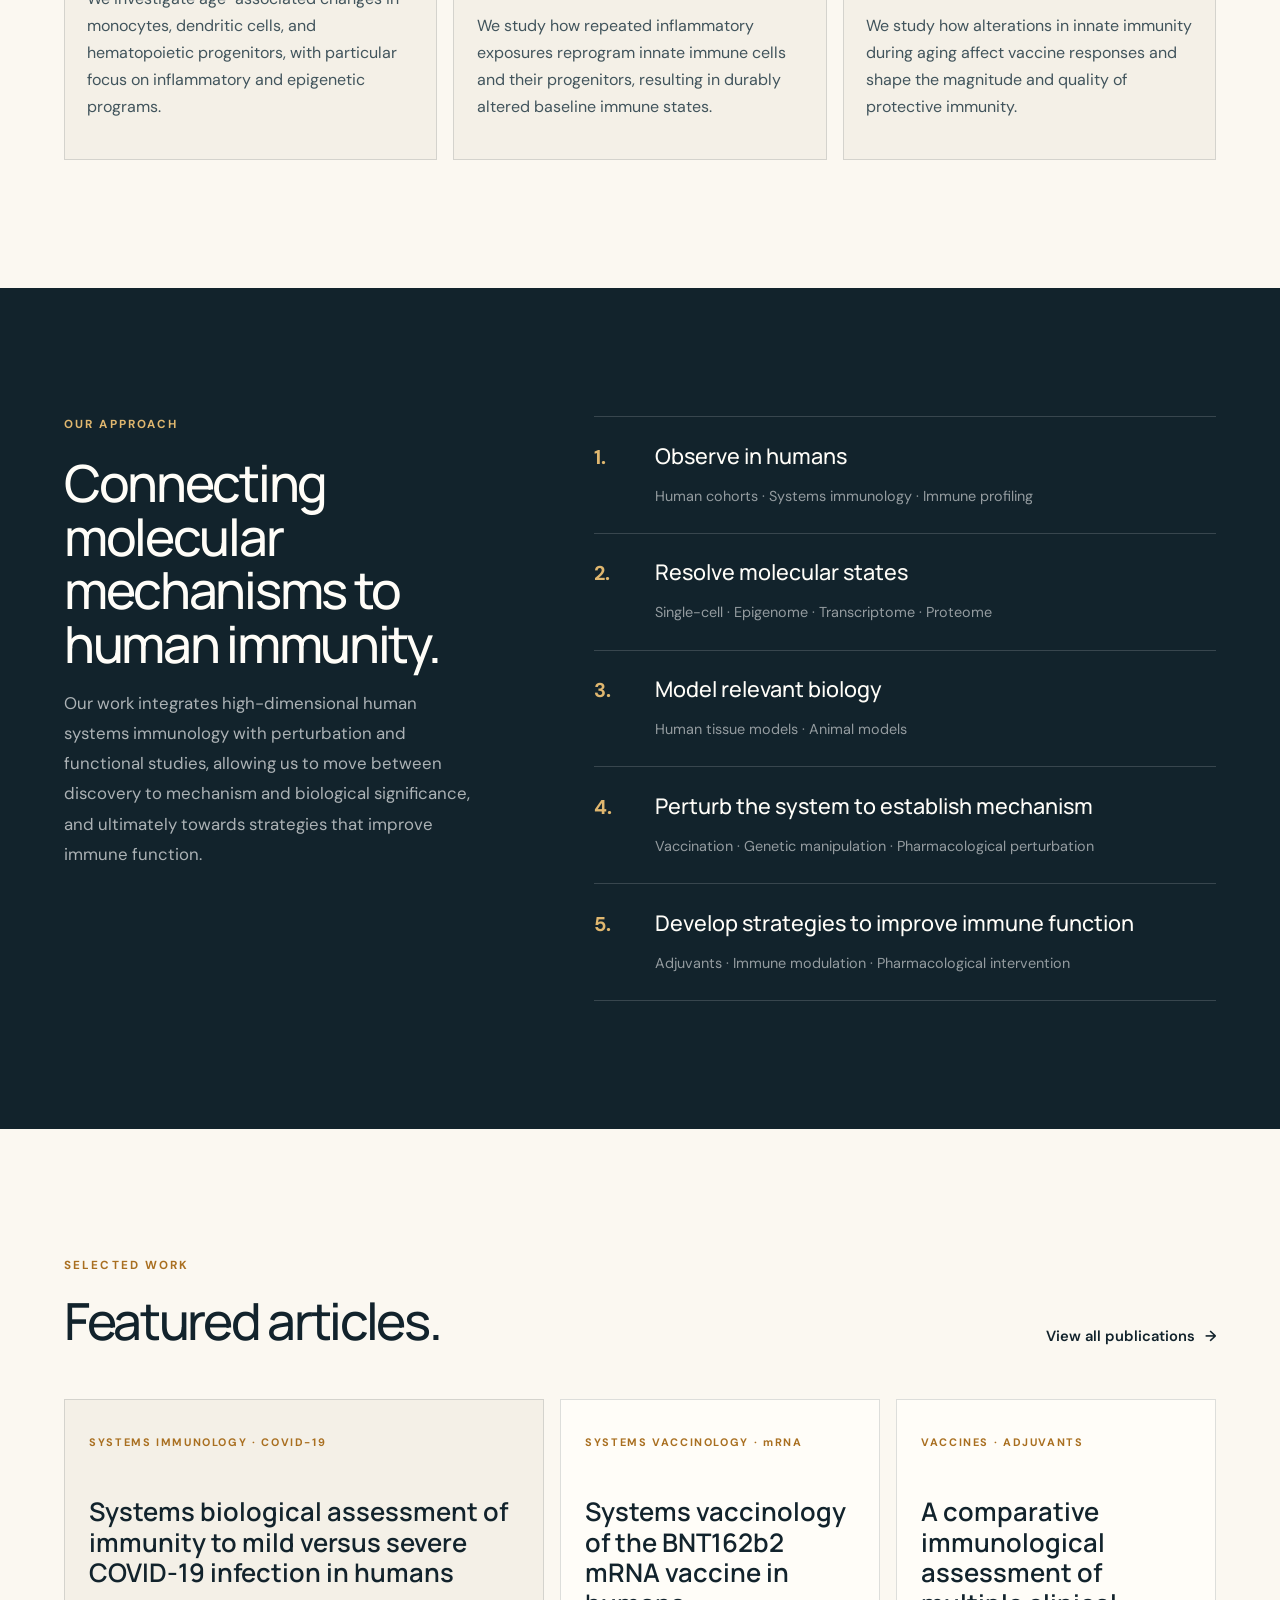
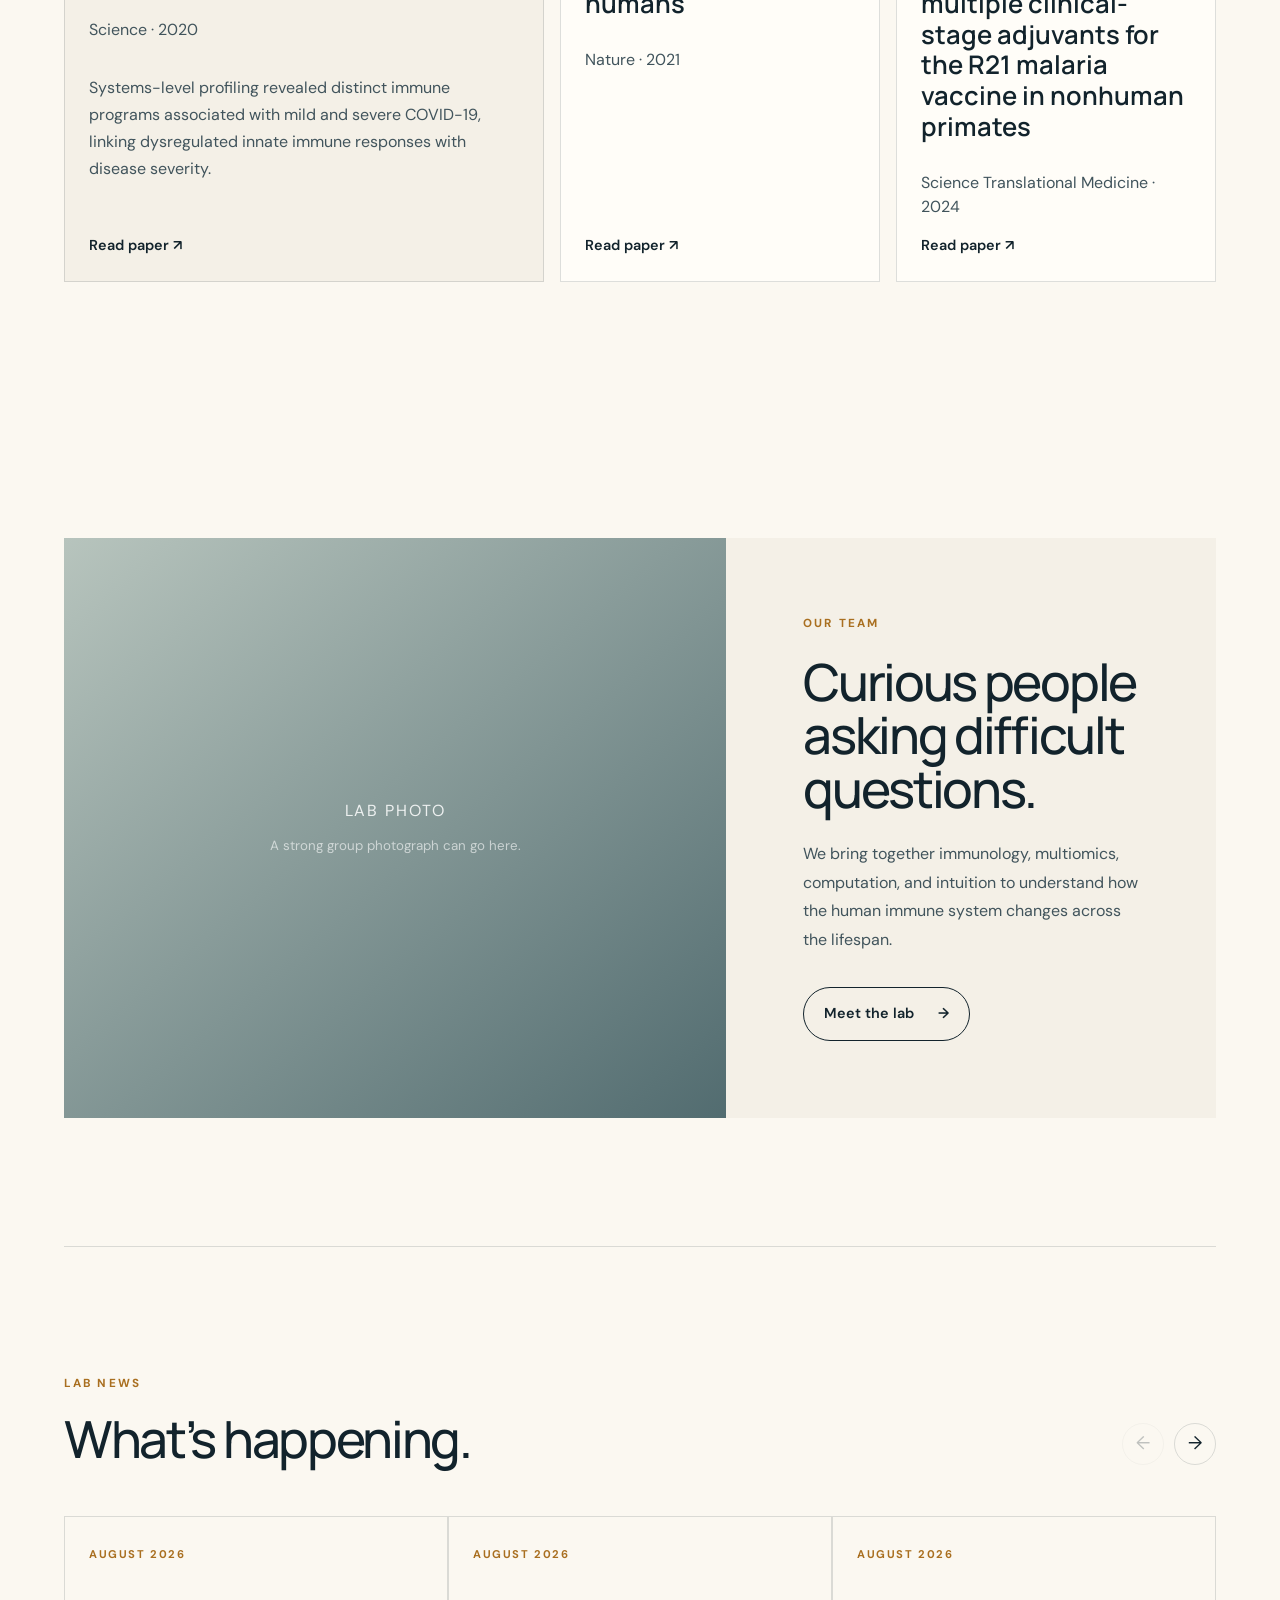
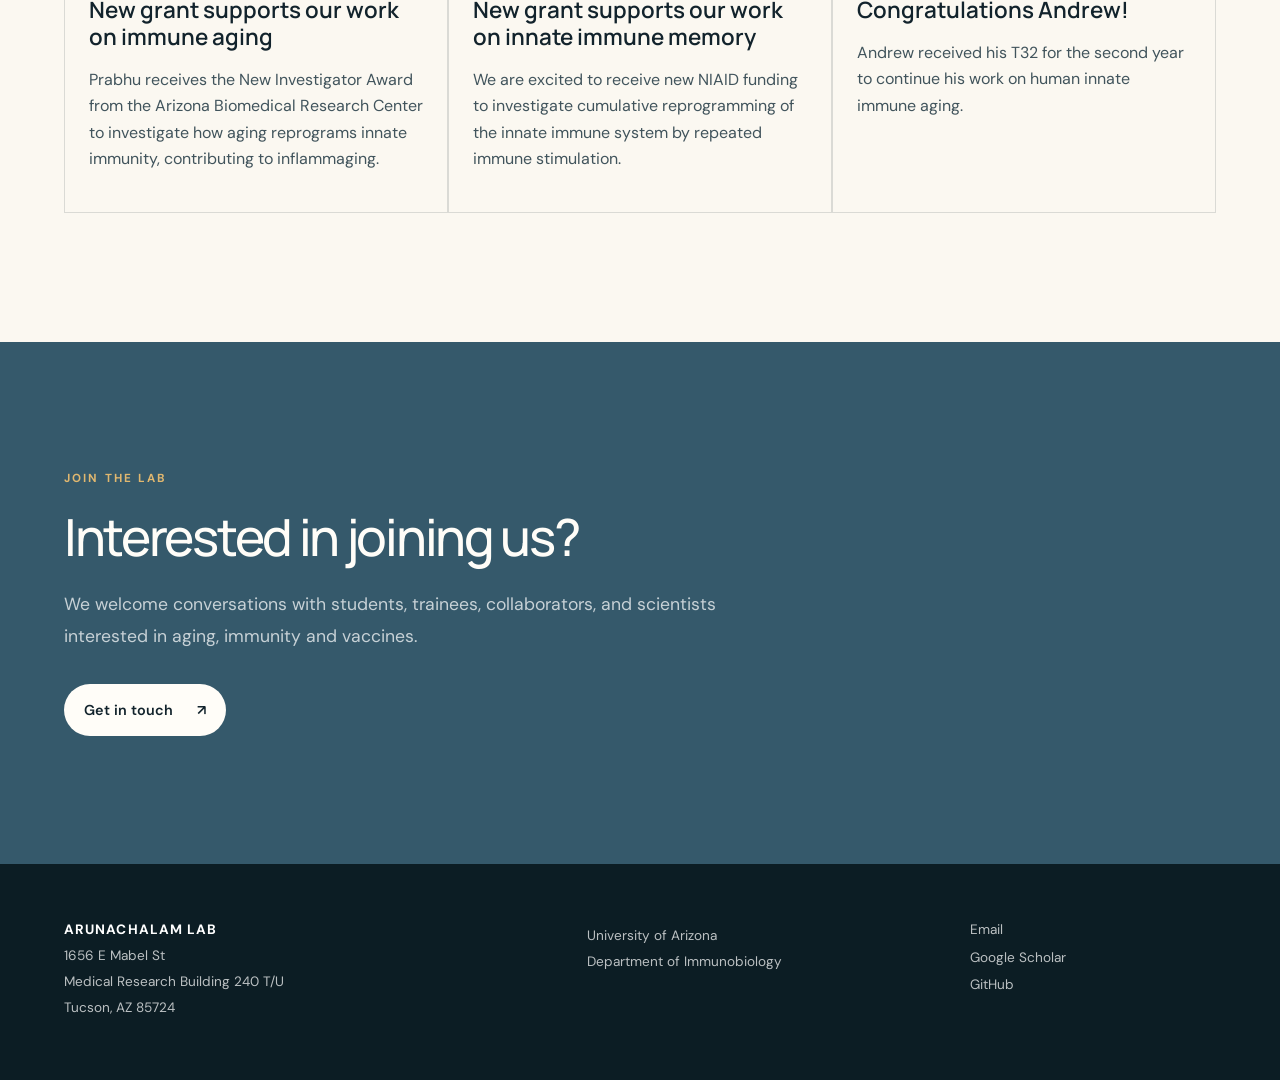
==== commit 96d31be2: "Update footer with lab address information Added address details for Arunachalam Lab." ====
--- a/index.html
+++ b/index.html
@@ -300,7 +300,9 @@
   <footer class="site-footer">
     <div>
       <strong>ARUNACHALAM LAB</strong>
-      <p>Systems Immunology of Aging & Vaccination</p>
+      <p>1656 E Mabel St</p>
+      <p>Medical Research Building 240 T/U</p>
+      <p>Tucson, AZ 85724</p>
     </div>
     <div>
       <p>University of Arizona</p>
--- a/styles.css
+++ b/styles.css
@@ -212,14 +212,12 @@
 
 .news-grid {
   display: flex;
-  width: 333.333333%;
   gap: 0;
   transition: transform 350ms ease;
   will-change: transform;
 }
 
 .news-grid article {
-  flex: 0 0 10%;
   min-width: 0;
   min-height: 260px;
   padding: 1.5rem;
